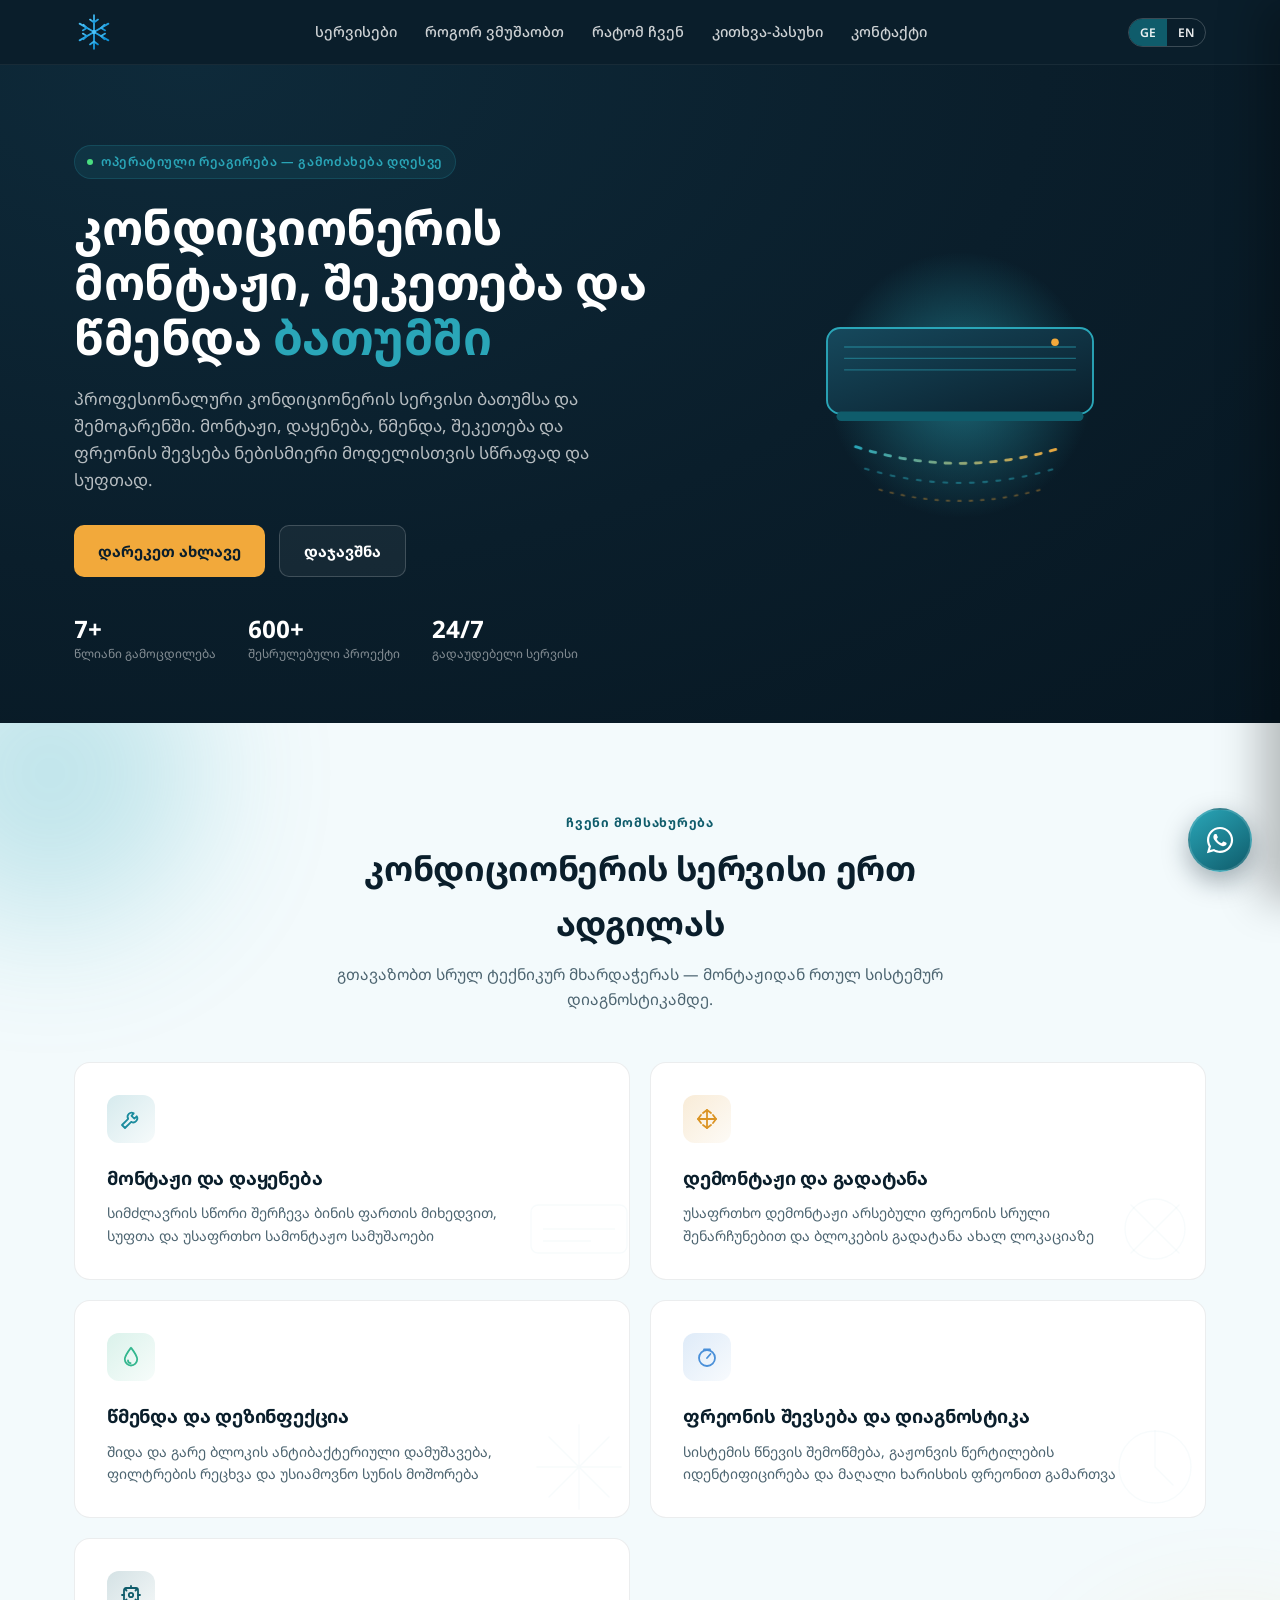
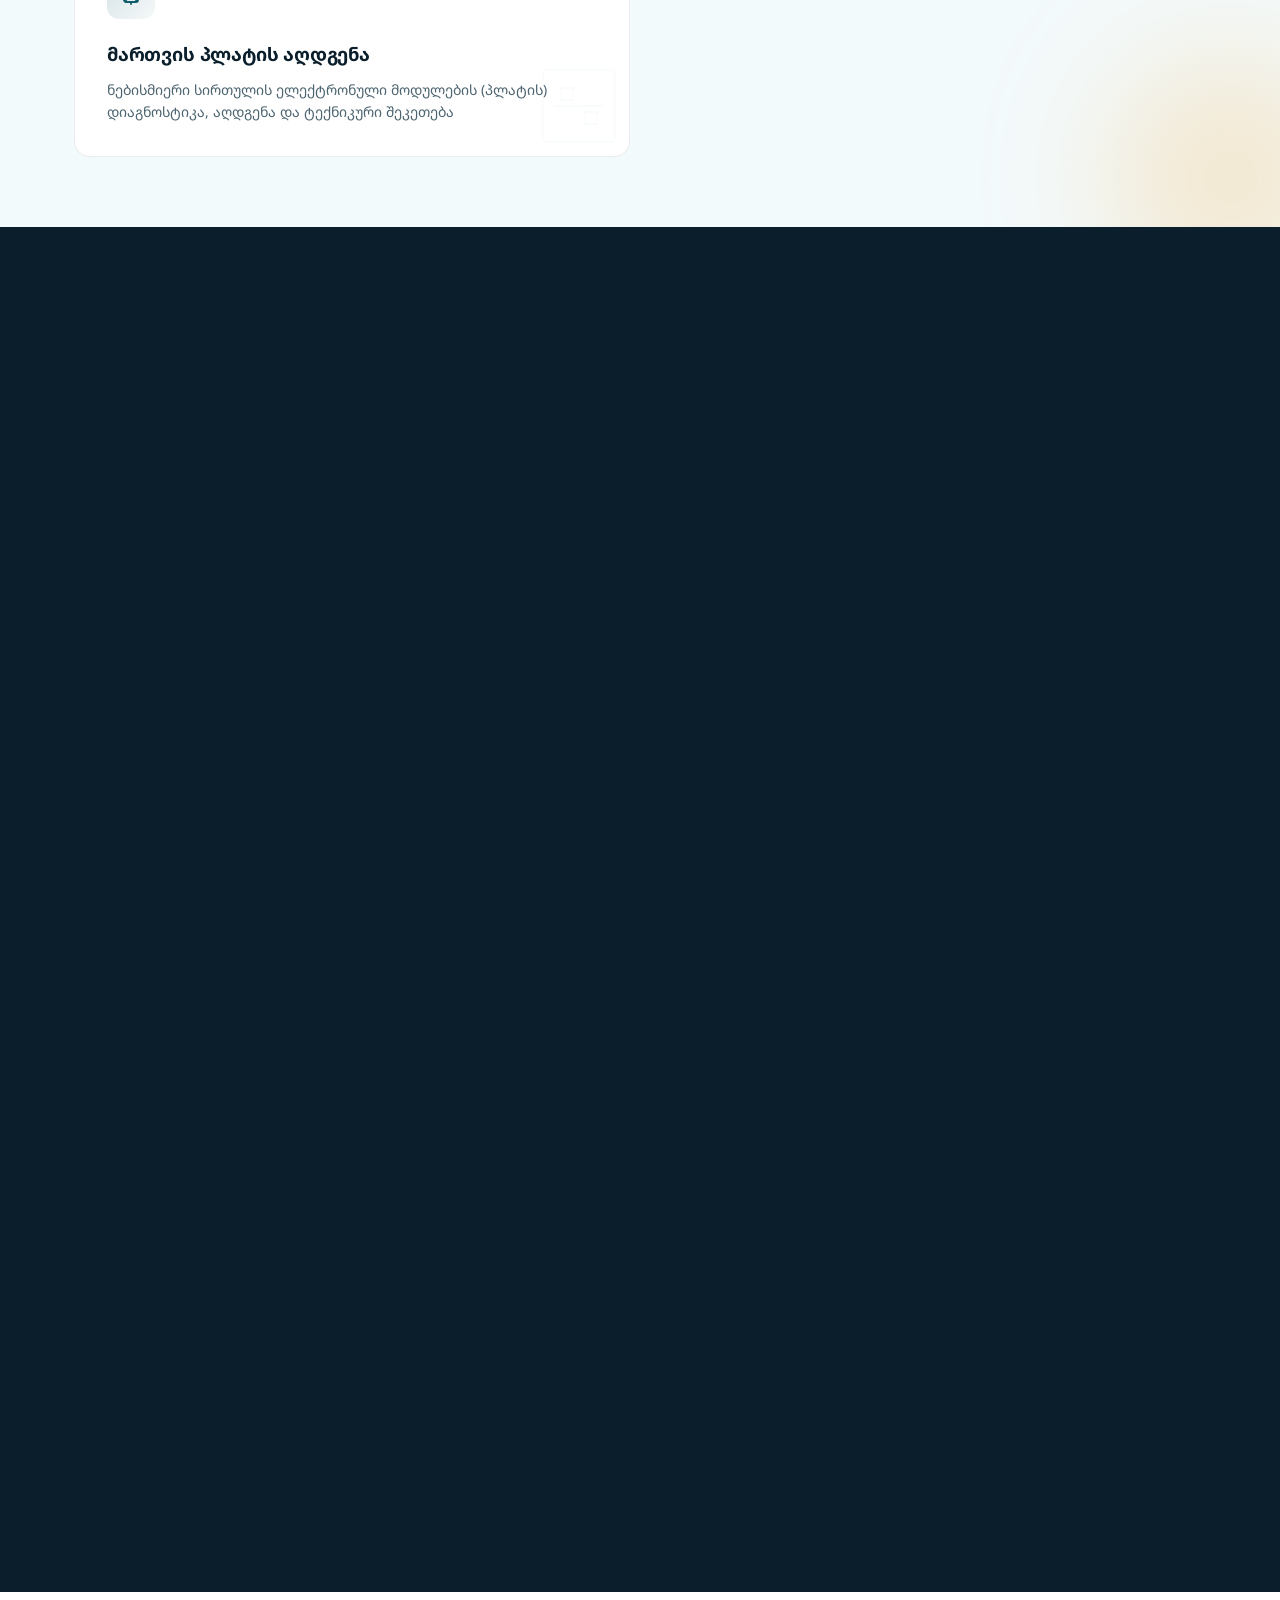
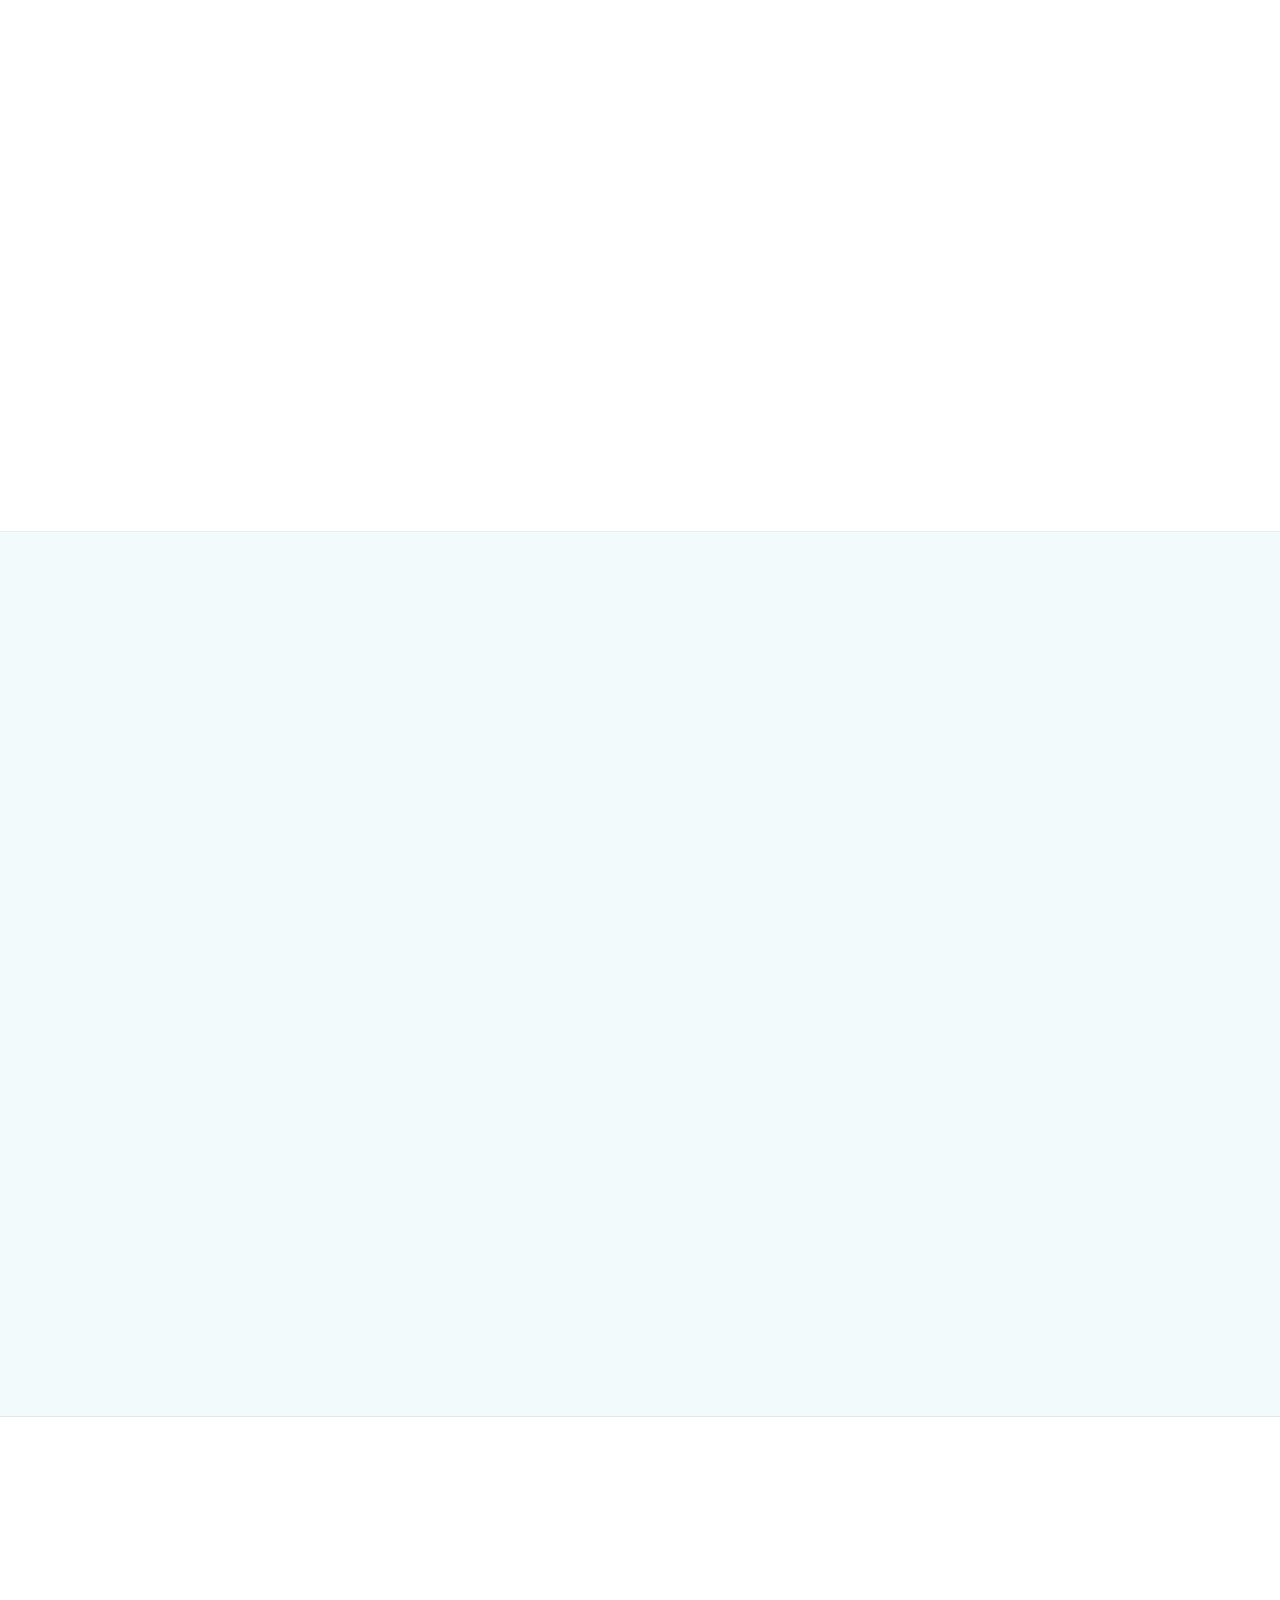
==== index.html @ e125e07c "Update index.html" ====
<!DOCTYPE html>
<html lang="ka" data-lang="ka">

<head>
  <meta charset="UTF-8">
  <meta name="viewport" content="width=device-width, initial-scale=1.0">
  <title>კონდიციონერის მონტაჟი, შეკეთება, წმენდა</title>

  <meta name="description"
    content="კონდიციონერის მონტაჟი, წმენდა, დიაგნოსტიკა და შეკეთება ბათუმში გამოცდილი სპეციალისტები, სწრაფი მომსახურება და ხელმისაწვდომი ფასები.">
  <meta name="keywords"
    content="კონდიციონერის დაყენება ბათუმი, კონდიციონერის მონტაჟი, კონდიციონერის გაწმენდა, კონდიციონერის შეკეთება გამოძახებით, ფრეონის შევსება, კონდიციონერის ხელოსანი ბათუმი, პლატის შეკეთება ბინაზე, kondicioneris montaji, kondicioneris sheketeba, kondicioneris wmenda, freonis shevseba">

  <link rel="canonical" href="https://kondicioneris-montaji.ge/">

  <link rel="alternate" hreflang="ka" href="https://kondicioneris-montaji.ge/">
  <link rel="alternate" hreflang="en" href="https://kondicioneris-montaji.ge/">
  <link rel="alternate" hreflang="x-default" href="https://kondicioneris-montaji.ge/">

  <link rel="apple-touch-icon" sizes="180x180" href="/assets/apple-touch-icon.png">
  <link rel="icon" type="image/png" sizes="32x32" href="/assets/favicon-32x32.png">
  <link rel="icon" type="image/png" sizes="16x16" href="/assets/favicon-16x16.png">
  <link rel="manifest" href="/assets/site.webmanifest">

  <meta property="og:type" content="website">
  <meta property="og:url" content="https://kondicioneris-montaji.ge/">
  <meta property="og:title" content="კონდიციონერის მონტაჟი, შეკეთება, წმენდა ბათუმი">
  <meta property="og:description"
    content="კონდიციონერის პროფესიონალური სერვისი ბათუმსა და ქობულეთში გამოძახებით მონტაჟი, წმენდა, ფრეონის შევსება და შეკეთება გარანტიით.">
  <meta property="og:image" content="https://kondicioneris-montaji.ge/assets/og-image.jpg">

  <meta name="twitter:card" content="summary_large_image">
  <meta name="twitter:url" content="https://kondicioneris-montaji.ge/">
  <meta name="twitter:title" content="კონდიციონერის მონტაჟი, შეკეთება, წმენდა ბათუმი ქობულეთი">
  <meta name="twitter:description"
    content="კონდიციონერის პროფესიონალური სერვისი ბათუმსა და ქობულეთში. გამოძახებით მონტაჟი, წმენდა, ფრეონის შევსება და შეკეთება გარანტიით.">

  <script type="application/ld+json">
{
  "@context": "https://schema.org",
  "@type": "LocalBusiness",
  "name": "კონდიციონერის მონტაჟი",
  "url": "https://kondicioneris-montaji.ge/",
  "description": "კონდიციონერის მონტაჟი, დაყენება, წმენდა, შეკეთება, ფრეონის შევსება და შეკეთება ბათუმსა და ქობულეთში",
  "telephone": "+995599003645",
  "address": {
    "@type": "PostalAddress",
    "addressLocality": "Batumi",
    "addressCountry": "GE"
  },
  "geo": {
    "@type": "GeoCoordinates",
    "latitude": "41.7151",
    "longitude": "44.8271"
  },
  "openingHoursSpecification": {
    "@type": "OpeningHoursSpecification",
    "dayOfWeek": [
      "Monday",
      "Tuesday",
      "Wednesday",
      "Thursday",
      "Friday",
      "Saturday",
      "Sunday"
    ],
    "opens": "09:00",
    "closes": "21:00"
  },
  "areaServed": ["Batumi", "Kobuleti"]
}
</script>
  <link rel="stylesheet" href="styles.min.css">
  <link rel="preconnect" href="https://fonts.googleapis.com">
  <link rel="preconnect" href="https://fonts.gstatic.com" crossorigin>

  <link href="https://fonts.googleapis.com/css2?family=Noto+Sans+Georgian:wght@400;700&display=swap" rel="stylesheet">
</head>

<body>

  <header>
    <div class="nav-wrap">
      <a href="#top" class="logo">
        <svg class="snowflake-icon" viewBox="0 0 100 100" xmlns="http://www.w3.org/2000/svg">
          <defs>
            <linearGradient id="snowflakeGrad" x1="0%" y1="0%" x2="100%" y2="100%">
              <stop offset="0%" stop-color="#4fc3f7" />
              <stop offset="100%" stop-color="#0288d1" />
            </linearGradient>
          </defs>
          <g fill="none" stroke="url(#snowflakeGrad)" stroke-width="4.5" stroke-linecap="round" stroke-linejoin="round"
            transform="translate(50,50)">
            <path d="M0 0 L0 -42 M0 0 L0 42 M0 0 L-36 -21 M0 0 L36 21 M0 0 L-36 21 M0 0 L36 -21" />
            <path d="M0 -24 L10 -31 M0 -24 L-10 -31" />
            <path d="M0 24 L10 31 M0 24 L-10 31" />
            <path d="M-18 -10 L-26 -18 M-18 -10 L-28 -4" />
            <path d="M18 -10 L26 -18 M18 -10 L28 -4" />
            <path d="M-18 10 L-26 18 M-18 10 L-28 4" />
            <path d="M18 10 L26 18 M18 10 L28 4" />
            <circle cx="0" cy="0" r="5" fill="#4fc3f7" stroke="none" />
          </g>
        </svg>
      </a>
      <nav class="main-nav">
        <a href="#services" data-i18n="nav_services">სერვისები</a>
        <a href="#process" data-i18n="nav_process">როგორ ვმუშაობთ</a>
        <a href="#why" data-i18n="nav_why">რატომ ჩვენ</a>
        <a href="#faq" data-i18n="nav_faq">კითხვა-პასუხი</a>
        <a href="#contact" data-i18n="nav_contact">კონტაქტი</a>
      </nav>
      <div class="header-actions">
        <div class="lang-toggle">
          <button type="button" class="active" data-set-lang="ka">GE</button>
          <button type="button" data-set-lang="en">EN</button>
        </div>
        <button class="burger" aria-label="Menu" aria-expanded="false" aria-controls="mobileNav"
          onclick="toggleMobileNav()">
          <span class="burger-line"></span>
          <span class="burger-line"></span>
          <span class="burger-line"></span>
        </button>
      </div>
    </div>

    <div class="mobile-nav-backdrop" id="mobileNavBackdrop" onclick="closeMobileNav()"></div>
    <nav class="mobile-nav" id="mobileNav">
      <button class="close-mobile-btn" onclick="closeMobileNav()" aria-label="Close menu">✕</button>
      <a href="#services" data-i18n="nav_services" onclick="closeMobileNav()">სერვისები</a>
      <a href="#process" data-i18n="nav_process" onclick="closeMobileNav()">როგორ ვმუშაობთ</a>
      <a href="#why" data-i18n="nav_why" onclick="closeMobileNav()">რატომ ჩვენ</a>
      <a href="#faq" data-i18n="nav_faq" onclick="closeMobileNav()">კითხვა-პასუხი</a>
      <a href="#contact" data-i18n="nav_contact" onclick="closeMobileNav()">კონტაქტი</a>
      <div class="lang-toggle mobile-lang-toggle">
        <button type="button" class="active" data-set-lang="ka">GE</button>
        <button type="button" data-set-lang="en">EN</button>
      </div>
    </nav>
  </header>

  <a href="https://wa.me/995599003645" class="whatsapp-float" target="_blank" rel="noopener" aria-label="WhatsApp">
    <svg width="30" height="30" viewBox="0 0 448 512" fill="none" class="whatsapp-icon"
      xmlns="http://www.w3.org/2000/svg">
      <path fill="currentColor"
        d="M380.9 97.1C339 55.1 283.2 32 223.9 32c-122.4 0-222 99.6-222 222 0 39.1 10.2 77.3 29.6 111L0 480l117.7-30.9c32.4 17.7 68.9 27 106.1 27h.1c122.3 0 224.1-99.6 224.1-222 0-59.3-25.2-115-67.1-157zm-157 341.6c-33.2 0-65.7-8.9-94-25.7l-6.7-4-69.8 18.3 18.6-68.1-4.4-7c-18.5-29.4-28.2-63.3-28.2-98.2 0-101.7 82.8-184.5 184.6-184.5 49.3 0 95.6 19.2 130.4 54.1 34.8 34.9 56.2 81.2 56.1 130.5 0 101.8-84.9 184.6-186.6 184.6zm101.2-138.2c-5.5-2.8-32.8-16.2-37.9-18-5.1-1.9-8.8-2.8-12.5 2.8-3.7 5.6-14.3 18-17.6 21.8-3.2 3.7-6.5 4.2-12 1.4-32.6-16.3-54-29.1-75.5-66-5.7-9.8 5.7-9.1 16.3-30.3 1.8-3.7.9-6.9-.5-9.7-1.4-2.8-12.5-30.1-17.1-41.2-4.5-10.8-9.1-9.3-12.5-9.5-3.2-.2-6.9-.2-10.6-.2-3.7 0-9.7 1.4-14.8 6.9-5.1 5.6-19.4 19-19.4 46.3 0 27.3 19.9 53.7 22.6 57.4 2.8 3.7 39.1 59.7 94.8 83.8 13.2 5.8 23.5 9.2 31.6 11.8 13.3 4.2 25.4 3.6 35 2.2 10.7-1.6 32.8-13.4 37.4-26.4 4.6-13 4.6-24.1 3.2-26.4-1.3-2.5-5-3.9-10.5-6.6z" />
    </svg>
  </a>

  <main>
    <section class="hero" id="top">
      <div class="container hero-grid">
        <div>
          <div class="eyebrow"><span class="dot"></span><span data-i18n="hero_eyebrow">ოპერატიული რეაგირება — გამოძახება
              დღესვე</span></div>
          <h1 data-i18n="hero_title">კონდიციონერის მონტაჟი, შეკეთება და წმენდა <em>ბათუმში</em></h1>
          <p class="lede" data-i18n="hero_lede">პროფესიონალური კონდიციონერის სერვისი ბათუმსა და შემოგარენში. მონტაჟი,
            დაყენება, წმენდა, შეკეთება და ფრეონის შევსება ნებისმიერი მოდელისთვის სწრაფად და სუფთად.</p>
          <div class="hero-ctas">
            <a href="tel:+995599003645" class="btn btn-primary" data-i18n="hero_cta_call">დარეკეთ ახლავე</a>
            <a href="#contact" class="btn btn-ghost" data-i18n="hero_cta_book">დაჯავშნა</a>
          </div>
          <div class="trust-row">
            <div class="trust-item"><strong>7+</strong><span data-i18n="trust_years">წლიანი გამოცდილება</span></div>
            <div class="trust-item"><strong>600+</strong><span data-i18n="trust_installs">შესრულებული პროექტი</span>
            </div>
            <div class="trust-item"><strong>24/7</strong><span data-i18n="trust_support">გადაუდებელი სერვისი</span>
            </div>
          </div>
        </div>
        <div class="hero-art" aria-hidden="true">
          <svg viewBox="0 0 400 320" xmlns="http://www.w3.org/2000/svg">
            <defs>
              <linearGradient id="unitGrad" x1="0" y1="0" x2="1" y2="1">
                <stop offset="0%" stop-color="#16495D" />
                <stop offset="100%" stop-color="#0A1E2B" />
              </linearGradient>
              <linearGradient id="waveGrad" x1="0" y1="0" x2="1" y2="0">
                <stop offset="0%" stop-color="#2AA6B8" />
                <stop offset="100%" stop-color="#F2A93B" />
              </linearGradient>
              <radialGradient id="glowGrad" cx="50%" cy="50%" r="50%">
                <stop offset="0%" stop-color="#2AA6B8" stop-opacity="0.55" />
                <stop offset="100%" stop-color="#2AA6B8" stop-opacity="0" />
              </radialGradient>
            </defs>

            <circle class="glow-pulse" cx="200" cy="140" r="140" fill="url(#glowGrad)" />

            <g class="unit-float">
              <rect x="60" y="80" width="280" height="90" rx="14" fill="url(#unitGrad)" stroke="#2AA6B8"
                stroke-width="2" />
              <g stroke="#2AA6B8" stroke-width="1.4" opacity="0.5">
                <line x1="78" y1="100" x2="322" y2="100" />
                <line x1="78" y1="112" x2="322" y2="112" />
                <line x1="78" y1="124" x2="322" y2="124" />
              </g>
              <circle cx="300" cy="95" r="4" fill="#F2A93B" class="blink-dot" />
              <g class="flap">
                <rect x="70" y="168" width="260" height="10" rx="5" fill="#0F5C6B" />
              </g>
            </g>

            <g class="air-wave w1">
              <path d="M90 205 Q 200 240 310 205" stroke="url(#waveGrad)" stroke-width="3" fill="none"
                stroke-linecap="round" stroke-dasharray="6 10" />
            </g>
            <g class="air-wave w2">
              <path d="M100 228 Q 200 258 300 228" stroke="#2AA6B8" stroke-width="2.2" fill="none" opacity="0.5"
                stroke-linecap="round" stroke-dasharray="4 10" />
            </g>
            <g class="air-wave w3">
              <path d="M115 250 Q 200 274 285 250" stroke="#F2A93B" stroke-width="1.8" fill="none" opacity="0.4"
                stroke-linecap="round" stroke-dasharray="3 9" />
            </g>
          </svg>
        </div>
      </div>
    </section>

    <section class="services" id="services">
      <div class="container">
        <div class="section-head">
          <div class="section-eyebrow" data-i18n="services_eyebrow">ჩვენი მომსახურება</div>
          <h2 data-i18n="services_title">კონდიციონერის სერვისი ერთ ადგილას</h2>
          <p data-i18n="services_sub">გთავაზობთ სრულ ტექნიკურ მხარდაჭერას — მონტაჟიდან რთულ სისტემურ დიაგნოსტიკამდე.</p>
        </div>
        <div class="service-grid">

          <div class="service-card reveal">
            <div class="service-icon"><svg width="24" height="24" viewBox="0 0 24 24" fill="none">
                <path d="M14.7 6.3a4 4 0 00-5.5 5.5L3 18l3 3 6.2-6.2a4 4 0 005.5-5.5l-2.35 2.35-2.83-2.83L14.7 6.3z"
                  stroke="currentColor" stroke-width="1.8" stroke-linecap="round" stroke-linejoin="round" />
              </svg></div>
            <h3 data-i18n="s1_title">მონტაჟი და დაყენება</h3>
            <p data-i18n="s1_desc">სიმძლავრის სწორი შერჩევა ბინის ფართის მიხედვით, სუფთა და უსაფრთხო სამონტაჟო
              სამუშაოები</p>
            <svg class="service-bg-illustration" viewBox="0 0 100 100" fill="none" stroke="currentColor"
              stroke-width="1.2">
              <rect x="10" y="30" width="80" height="40" rx="6" />
              <path d="M20 50h60M20 60h40" />
            </svg>
          </div>

          <div class="service-card reveal">
            <div class="service-icon"><svg width="24" height="24" viewBox="0 0 24 24" fill="none" stroke="currentColor"
                stroke-width="1.8" stroke-linecap="round" stroke-linejoin="round">
                <path d="M12 3v18M3 12h18" />
                <path d="M6 8L3 12l3 4M18 8l3 4-3 4M8 6l4-3 4 3M8 18l4 3 4-3" />
              </svg></div>
            <h3 data-i18n="s2_title">დემონტაჟი და გადატანა</h3>
            <p data-i18n="s2_desc">უსაფრთხო დემონტაჟი არსებული ფრეონის სრული შენარჩუნებით და ბლოკების გადატანა ახალ
              ლოკაციაზე</p>
            <svg class="service-bg-illustration" viewBox="0 0 100 100" fill="none" stroke="currentColor"
              stroke-width="1.2">
              <path d="M30 30l40 40M70 30L30 70" stroke-linecap="round" />
              <circle cx="50" cy="50" r="25" />
            </svg>
          </div>

          <div class="service-card reveal">
            <div class="service-icon"><svg width="24" height="24" viewBox="0 0 24 24" fill="none" stroke="currentColor"
                stroke-width="1.8" stroke-linecap="round" stroke-linejoin="round">
                <path d="M12 2.7c-3.2 4.2-6.2 8-6.2 11.6a6.2 6.2 0 0012.4 0c0-3.6-3-7.4-6.2-11.6z" />
                <path d="M9 15.5a2.6 2.6 0 002.6 2.6" />
              </svg></div>
            <h3 data-i18n="s4_title">წმენდა და დეზინფექცია</h3>
            <p data-i18n="s4_desc">შიდა და გარე ბლოკის ანტიბაქტერიული დამუშავება, ფილტრების რეცხვა და უსიამოვნო სუნის
              მოშორება</p>
            <svg class="service-bg-illustration" viewBox="0 0 100 100" fill="none" stroke="currentColor"
              stroke-width="1.2">
              <path d="M50 15v70M15 50h70M25 25l50 50M25 75l50-50" stroke-linecap="round" />
            </svg>
          </div>

          <div class="service-card reveal">
            <div class="service-icon"><svg width="24" height="24" viewBox="0 0 24 24" fill="none" stroke="currentColor"
                stroke-width="1.8" stroke-linecap="round" stroke-linejoin="round">
                <circle cx="12" cy="13" r="8" />
                <path d="M12 13l3.5-4" />
                <path d="M9 4.5h6" />
              </svg></div>
            <h3 data-i18n="s5_title">ფრეონის შევსება და დიაგნოსტიკა</h3>
            <p data-i18n="s5_desc">სისტემის წნევის შემოწმება, გაჟონვის წერტილების იდენტიფიცირება და მაღალი ხარისხის
              ფრეონით გამართვა</p>
            <svg class="service-bg-illustration" viewBox="0 0 100 100" fill="none" stroke="currentColor"
              stroke-width="1.2">
              <circle cx="50" cy="50" r="30" />
              <path d="M50 20v30l15 15" stroke-linecap="round" />
            </svg>
          </div>

          <div class="service-card reveal" style="grid-column: span 1;">
            <div class="service-icon"><svg width="24" height="24" viewBox="0 0 24 24" fill="none" stroke="currentColor"
                stroke-width="1.8" stroke-linecap="round" stroke-linejoin="round">
                <rect x="5" y="5" width="14" height="14" rx="2" />
                <circle cx="12" cy="12" r="2.2" />
                <path d="M12 5V3M12 21v-2M5 12H3M21 12h-2M7.5 7.5L6 6M16.5 7.5L18 6M7.5 16.5L6 18M16.5 16.5L18 18" />
              </svg></div>
            <h3 data-i18n="s6_title">მართვის პლატის აღდგენა</h3>
            <p data-i18n="s6_desc">ნებისმიერი სირთულის ელექტრონული მოდულების (პლატის) დიაგნოსტიკა, აღდგენა და ტექნიკური
              შეკეთება</p>
            <svg class="service-bg-illustration" viewBox="0 0 100 100" fill="none" stroke="currentColor"
              stroke-width="1.2">
              <rect x="20" y="20" width="60" height="60" rx="4" />
              <path d="M35 35h10v10H35zM55 55h10v10H55zM30 50h40" stroke-linecap="round" />
            </svg>
          </div>

        </div>
      </div>
    </section>

    <section class="process" id="process">
      <div class="container">
        <div class="section-head">
          <div class="section-eyebrow" data-i18n="proc_eyebrow">სამუშაო პროცესი</div>
          <h2 data-i18n="proc_title">როგორ ვმუშაობთ?</h2>
          <p data-i18n="proc_sub">მარტივი 4-ნაბიჯიანი პროცესი თქვენი კომფორტისთვის</p>
        </div>
        <div class="process-steps">
          <div class="step reveal">
            <div class="step-num">1</div>
            <h3 data-i18n="step1_t">გამოძახება</h3>
            <p data-i18n="step1_d">გიკავშირდებით ზარის ან ონლაინ ფორმის მიღებიდან მალევე</p>
          </div>
          <div class="step reveal">
            <div class="step-num">2</div>
            <h3 data-i18n="step2_t">დიაგნოსტიკა</h3>
            <p data-i18n="step2_d">ხელოსანი ადგილზე პროფესიონალურად აფასებს სამუშაოს მოცულობას და ათანხმებს ფასს</p>
          </div>
          <div class="step reveal">
            <div class="step-num">3</div>
            <h3 data-i18n="step3_t">შესრულება</h3>
            <p data-i18n="step3_d">სამუშაოები სრულდება სწრაფად და ტექნიკური სტანდარტების სრული დაცვით</p>
          </div>
          <div class="step reveal">
            <div class="step-num">4</div>
            <h3 data-i18n="step4_t">ტესტირება და ჩაბარება</h3>
            <p data-i18n="step4_d">სისტემის წნევისა და რეჟიმების გადამოწმება და გამართული აპარატის ჩაბარება</p>
          </div>
        </div>
      </div>
    </section>

    <section class="why" id="why">
      <div class="container why-grid">
        <div>
          <div class="section-eyebrow" data-i18n="why_eyebrow">უპირატესობები</div>
          <h2 style="font-size:30px; margin-bottom:24px; color:var(--navy-950);" data-i18n="why_title">რატომ ირჩევენ
            ჩვენს სერვისს?</h2>
          <div class="why-list">
            <div class="why-item reveal">
              <div class="check">✓</div>
              <div>
                <h3 data-i18n="w1_t">სერტიფიცირებული ხელოსნები</h3>
                <p data-i18n="w1_d">ჩვენს გუნდში მხოლოდ მრავალწლიანი გამოცდილების მქონე პროფესიონალები არიან</p>
              </div>
            </div>
            <div class="why-item reveal">
              <div class="check">✓</div>
              <div>
                <h3 data-i18n="w2_t">ორიგინალი ნაწილები და ფრეონი</h3>
                <p data-i18n="w2_d">სამუშაოებისას გამოიყენება მხოლოდ მაღალი ხარისხის, ქარხნული კომპონენტები და სუფთა
                  ფრეონი</p>
              </div>
            </div>
            <div class="why-item reveal">
              <div class="check">✓</div>
              <div>
                <h3 data-i18n="w3_t">სწრაფი და ზუსტი დიაგნოსტიკა</h3>
                <p data-i18n="w3_d">თანამედროვე აპარატურით მომენტალურად ვადგენთ დაზიანების მიზეზს და ვზოგავთ თქვენს დროს
                </p>
              </div>
            </div>
          </div>
        </div>
        <div>
          <div class="stat-card reveal">
            <div class="stat"><strong>98%</strong><span data-i18n="st1">კმაყოფილი მომხმარებელი</span></div>
            <div class="stat"><strong data-i18n="st2_num">სპეციალისტები</strong><span data-i18n="st2">გამოცდილი
                გუნდი</span></div>
            <div class="stat"><strong data-i18n="st3_num">30 წთ</strong><span data-i18n="st3">საშუალო რეაგირების
                დრო</span></div>
            <div class="stat"><strong data-i18n="st4_num">ევროპული</strong><span data-i18n="st4">სადიაგნოსტიკო
                ტექნიკა</span></div>
          </div>
        </div>
      </div>
    </section>

    <section class="faq" id="faq">
      <div class="container faq-max">
        <div class="section-head">
          <div class="section-eyebrow" data-i18n="faq_eyebrow">ხშირად დასმული კითხვები</div>
          <h2 data-i18n="faq_title">საინტერესო ინფორმაცია და რჩევები</h2>
          <p data-i18n="faq_sub">პასუხები პოპულარულ შეკითხვებზე კონდიციონერის მოვლასა და მონტაჟზე</p>
        </div>

        <div class="faq-item">
          <button class="faq-trigger">
            <span data-i18n="q1">რამდენ ხანში ერთხელ არის საჭირო კონდიციონერის გაწმენდა?</span>
            <span class="faq-icon">+</span>
          </button>
          <div class="faq-content">
            <p data-i18n="a1">კონდიციონერის წმენდა და ანტიბაქტერიული დეზინფექცია რეკომენდებულია წელიწადში მინიმუმ ორჯერ
              — სეზონის დაწყებამდე (გაზაფხულზე და შემოდგომაზე). ეს უზრუნველყოფს სუფთა ჰაერს და იცავს აპარატს
              გადახურებისგან</p>
          </div>
        </div>

        <div class="faq-item">
          <button class="faq-trigger">
            <span data-i18n="q2">როგორ მივხვდეთ, რომ სისტემას ფრეონის შევსება სჭირდება?</span>
            <span class="faq-icon">+</span>
          </button>
          <div class="faq-content">
            <p data-i18n="a2">ძირითადი ნიშნებია: აპარატი ვეღარ აგრილებს/ათბობს ოთახს სათანადოდ, გარე ბლოკის მილებზე
              ჩნდება ყინული, ან შიდა ბლოკიდან ისმის უჩვეულო შიშინის ხმა. ასეთ დროს საჭიროა წნევის გაზომვა და ფრეონის
              დამატება</p>
          </div>
        </div>

        <div class="faq-item">
          <button class="faq-trigger">
            <span data-i18n="q3">რა დრო სჭირდება კონდიციონერის დაყენებას?</span>
            <span class="faq-icon">+</span>
          </button>
          <div class="faq-content">
            <p data-i18n="a3">სტანდარტული კონდიციონერის მონტაჟი საშუალოდ 1-დან 1.5 საათამდე გრძელდება. დრო დამოკიდებულია
              კედლის სისქეზე, მილების სიგრძესა და გარე ბლოკის დასამაგრებელი ლოკაციის სირთულეზე</p>
          </div>
        </div>

        <div class="faq-item">
          <button class="faq-trigger">
            <span data-i18n="q4">რატომ უშვებს კონდიციონერი წყალს შიდა ბლოკიდან?</span>
            <span class="faq-icon">+</span>
          </button>
          <div class="faq-content">
            <p data-i18n="a4">ეს ძირითადად გამოწვეულია სადრენაჟო მილის გაჭედვით (მტვრის ან ჭუჭყის დაგროვების გამო) ან
              სისტემაში ფრეონის ნაკლებობით, რაც შიდა ბლოკის მოყინვას იწვევს. ასეთ დროს საჭიროა აპარატის გამორთვა და
              ხელოსნის გამოძახება მილის გასაწმენდად.</p>
          </div>
        </div>

        <div class="faq-item">
          <button class="faq-trigger">
            <span data-i18n="q5">შეიძლება თუ არა კონდიციონერის ჩართვა ზამთარში გათბობაზე?</span>
            <span class="faq-icon">+</span>
          </button>
          <div class="faq-content">
            <p data-i18n="a5">დიახ, თანამედროვე ინვერტორული კონდიციონერების უმრავლესობა ეფექტურად მუშაობს -15°C-მდე
              (ზოგიერთი მოდელი -25°C-მდეც). თუმცა, ზამთრის სეზონის დაწყებამდე აუცილებელია ფილტრების შემოწმება, რათა
              აპარატმა ზედმეტი ელექტროენერგია არ მოიხმაროს.</p>
          </div>
        </div>

        <div class="faq-item">
          <button class="faq-trigger">
            <span data-i18n="q6">რა ჯდება კონდიციონერის მონტაჟი ან წმენდა ბათუმში?</span>
            <span class="faq-icon">+</span>
          </button>
          <div class="faq-content">
            <p data-i18n="a6">სერვისის ზუსტი ღირებულება დამოკიდებულია კონდიციონერის სიმძლავრეზე (BTU) და სამუშაოს
              სირთულეზე. მაგალითად, სტანდარტული წმენდის ფასი ფიქსირებულია, ხოლო მონტაჟისას ფასზე გავლენას ახდენს
              სპილენძის მილების სიგრძე. ზუსტი ტარიფების დასადგენად დაგვიკავშირდით ნომერზე.</p>
          </div>
        </div>

      </div>
    </section>

    <section class="contact" id="contact">
      <div class="container contact-grid">
        <div class="contact-info">
          <div>
            <div class="section-eyebrow" data-i18n="c_eyebrow">კონტაქტი</div>
            <h2 style="font-size:30px; margin-bottom:12px; color:var(--navy-950);" data-i18n="c_title">მოგვწერეთ ან
              დაგვიკავშირდით</h2>
            <p style="color:var(--slate-600); font-size:15px;" data-i18n="c_sub">დატოვეთ შეტყობინება და ჩვენ უმოკლეს
              დროში დაგიკავშირდებით დეტალების დასაზუსტებლად.</p>
          </div>
          <div class="info-row">
            <div class="info-icon">📞</div>
            <div>
              <h3 data-i18n="c_p">ტელეფონის ნომერი</h3>
              <a href="tel:+995599003645">+995 599 00 36 45</a>
            </div>
          </div>
          <div class="info-row">
            <div class="info-icon">📍</div>
            <div>
              <h3 data-i18n="c_a">სამუშაო არეალი</h3>
              <p data-i18n="c_a_d">ბათუმი, ქობულეთი</p>
            </div>
          </div>
        </div>
        <div>
          <form class="contact-form" id="orderForm" onsubmit="handleFormSubmit(event)">
            <input type="hidden" name="from_name" value="კონდიციონერის სერვისი">
            <input type="checkbox" name="botcheck" class="hidden" style="display: none;">
            <div class="form-row">
              <div class="field">
                <label for="client_name" data-i18n="f_name">სახელი *</label>
                <input type="text" id="client_name" name="name" required>
              </div>

              <div class="field">
                <label for="client_phone" data-i18n="f_phone">ტელეფონის ნომერი *</label>
                <input type="tel" id="client_phone" name="phone" required placeholder="5XX XX XX XX">
              </div>
            </div>

            <div class="field">
              <label for="service_type" data-i18n="f_service">აირჩიეთ სერვისი</label>
              <select id="service_type" name="service">
                <option value="მონტაჟი / დაყენება" data-i18n="f_o1">მონტაჟი / დაყენება</option>
                <option value="დემონტაჟი / გადატანა" data-i18n="f_o1_dem">დემონტაჟი / გადატანა</option>
                <option value="წმენდა / დეზინფექცია" data-i18n="f_o2">წმენდა / დეზინფექცია</option>
                <option value="შეკეთება / დიაგნოსტიკა" data-i18n="f_o3">შეკეთება / დიაგნოსტიკა</option>
                <option value="ფრეონის დამატება" data-i18n="f_o4">ფრეონის დამატება</option>
              </select>
            </div>

            <div class="field">
              <label for="client_msg" data-i18n="f_msg">დამატებითი კომენტარი (არასავალდებულო)</label>
              <textarea id="client_msg" name="message"></textarea>
            </div>
            <button type="submit" class="btn btn-primary" style="width:100%; justify-content:center; border-radius:8px;"
              data-i18n="f_btn">
              მოთხოვნის გაგზავნა
            </button>

            <div class="form-note" data-i18n="f_note">
              კონფიდენციალურობა დაცულია. თქვენს მონაცემებს მესამე პირებს არ გადავცემთ
            </div>

            <div class="form-success" id="successMsg" data-i18n="f_success" hidden>
              ✓ მოთხოვნა წარმატებით გაიგზავნა! მალე დაგიკავშირდებით
            </div>
          </form>
        </div>
      </div>

      <div class="container">
        <div class="contact-map-card reveal">
          <div class="contact-map-head">
            <div>
              <h4 data-i18n="c_map_title">ჩვენი მდებარეობა რუკაზე</h4>
              <p data-i18n="c_map_sub">ეწვიეთ ჩვენს გვერდს Google Maps-ზე მარშრუტისა და შეფასებების სანახავად</p>
            </div>
            <div class="contact-map-actions">
              <a href="https://www.google.com/maps/dir/?api=1&destination=41.707582371260955,44.80321337607579"
                target="_blank" rel="noopener" class="btn-outline-sm" data-i18n="c_map_dir">მარშრუტი</a>
              <a href="https://www.google.com/maps?cid=10541071551651383301" target="_blank" rel="noopener"
                class="btn-outline-sm" data-i18n="c_map_reviews">შეფასებები</a>
            </div>
          </div>
          <div class="map-frame">
            <iframe
              data-src="https://www.google.com/maps/embed?pb=!1m18!1m12!1m3!1d2354.179496883865!2d44.80321337607579!3d41.707582371260955!2m3!1f0!2f0!3f0!3m2!1i1024!2i768!4f13.1!3m3!1m2!1s0x40440d89164dc6d5%3A0x924968ba2c280805!2z4YOZ4YOd4YOc4YOT4YOY4YOq4YOY4YOd4YOc4YOU4YOg4YOY4YOhIOGDruGDlOGDmuGDneGDoeGDkOGDnOGDmA!5e1!3m2!1sen!2sge!4v1783711018350!5m2!1sen!2sge"
              width="100%" height="360" style="border:0;" allowfullscreen=""
              referrerpolicy="strict-origin-when-cross-origin" title="AC Service Google Map" class="lazy-map">
            </iframe>
          </div>
        </div>
      </div>
    </section>
  </main>

  <footer>
    <div class="container footer-grid">
      <div>
        <div class="footer-logo">
          <svg width="24" height="24" viewBox="0 0 32 32" fill="none" xmlns="http://www.w3.org/2000/svg">
            <rect width="32" height="32" rx="6" fill="#1C8C9E" />
            <path d="M8 12h16M8 16h16M8 20h10" stroke="#FFFFFF" stroke-width="2.5" stroke-linecap="round" />
          </svg>
          <span>კონდიციონერის სერვისი</span>
        </div>
        <p class="footer-desc" data-i18n="f_desc">პროფესიონალური ტექნიკური მომსახურება ბათუმსა და მის შემოგარენში</p>
      </div>
      <div class="footer-col">
        <h4 data-i18n="f_c3">სამუშაო საათები</h4>
        <p style="font-size:13px; color:rgba(255,255,255,0.5);" data-i18n="f_hours">ორშაბათი - კვირა<br><strong
            style="color:var(--white)">09:00 - 21:00</strong></p>
      </div>
    </div>
    <div class="container footer-bottom">
      <div data-i18n="f_copy">© 2026 კონდიციონერის სერვისი. ყველა უფლება დაცულია.</div>
      <div style="display:flex; gap:16px;">
        <a href="#top" style="color: rgba(255, 255, 255, 0.75);" data-i18n="f_up">ზემოთ ასვლა ↑</a>
      </div>
    </div>
  </footer>

  <script src="script.min.js" defer></script>

</body>

</html>
---- styles.min.css ----
body,html{overflow-x:hidden;width:100%}.container,.nav-wrap{max-width:1180px;margin:0 auto}body,nav.main-nav a,section{position:relative}.phone-pill,body{color:var(--navy-950)}.lang-toggle button,.phone-pill{transition:transform .2s,opacity .2s}.faq-content,.faq-item,.hero,.lang-toggle,.map-frame,.service-card,.services,body.nav-locked{overflow:hidden}.eyebrow,.footer-col h4{text-transform:uppercase;letter-spacing:.05em}:root{--navy-950:#0A1E2B;--navy-900:#0E2A3A;--navy-800:#123647;--ice-050:#F3FAFC;--ice-100:#E4F4F8;--teal-500:#1C8C9E;--teal-400:#2AA6B8;--teal-700:#0F5C6B;--amber-500:#F2A93B;--amber-600:#DB9424;--mint-500:#34B78F;--sky-500:#4A90D9;--slate-600:#4C6470;--slate-400:#7C97A2;--white:#FFFFFF;--line:rgba(10, 30, 43, 0.08);--shadow:0 12px 30px rgba(10, 30, 43, 0.06);--font-display:'Space Grotesk','Noto Sans Georgian',sans-serif;--font-body:'Inter','Noto Sans Georgian',sans-serif}*{box-sizing:border-box;margin:0;padding:0}html{scroll-behavior:smooth}body{font-family:var(--font-body);background:var(--ice-050);line-height:1.6;text-rendering:optimizeLegibility}img,svg{display:block;max-width:100%}a{color:inherit;text-decoration:none}ul{list-style:none}button{font-family:inherit;cursor:pointer;border:none;background:0 0}.faq-trigger,.stat strong,.step-num,.trust-item strong,h1,h2,h3,h4{font-family:var(--font-display)}.container{padding:0 24px}h1,h2,h3,h4{letter-spacing:-.01em}header{position:sticky;top:0;z-index:100;background:#0a1e2b;backdrop-filter:none;border-bottom:1px solid rgba(255,255,255,.06);min-height:65px}.nav-wrap{display:flex;align-items:center;justify-content:space-between;padding:12px 24px;gap:20px}.header-actions,.logo{align-items:center;display:flex}.eyebrow,.hero h1{margin-bottom:20px}.logo{gap:10px}.snowflake-icon{width:40px;height:40px}nav.main-nav{display:flex;gap:28px}nav.main-nav a{color:rgba(255,255,255,.8);font-size:14.5px;font-weight:500;padding:6px 0;transition:transform .2s}nav.main-nav a::after{content:"";position:absolute;left:0;bottom:-2px;width:100%;height:2px;background:var(--amber-500);transform:scaleX(0);transform-origin:left;transition:transform .2s}nav.main-nav a:hover{transform:translateY(-1px)}.service-card:hover::before,nav.main-nav a:hover::after{transform:scaleX(1)}.header-actions{gap:14px}.lang-toggle{display:flex;border:1px solid rgba(255,255,255,.2);border-radius:999px}.lang-toggle button{padding:5px 11px;font-size:12px;font-weight:600;color:rgba(255,255,255,.92)}.lang-toggle button:hover,.mobile-lang-toggle button:hover{transform:scale(1.05);opacity:.9}.lang-toggle button.active{background:var(--teal-700)}.phone-pill{display:flex;align-items:center;gap:8px;background:var(--amber-500);padding:8px 16px;border-radius:999px;font-weight:700;font-size:14px;white-space:nowrap;will-change:transform}.air-wave,.whatsapp-float{will-change:transform,opacity}.phone-pill:hover{transform:translateY(-2px) scale(1.03);opacity:.95}.burger{display:none;flex-direction:column;align-items:center;justify-content:center;gap:5px;width:36px;height:36px;flex-shrink:0;border-radius:8px;transition:transform .2s}.burger:hover{transform:scale(1.08)}.burger-line{width:20px;height:2px;background:var(--white);border-radius:2px;transition:transform .3s,opacity .3s}.burger.active .burger-line:first-child{transform:translateY(7px) rotate(45deg)}.burger.active .burger-line:nth-child(2){opacity:0}.burger.active .burger-line:nth-child(3){transform:translateY(-7px) rotate(-45deg)}.mobile-nav-backdrop{display:none;position:fixed;inset:0;z-index:150;background:rgba(10,30,43,.5);backdrop-filter:blur(2px);opacity:0;transition:opacity .3s}.mobile-nav-backdrop.open{display:block;opacity:1}.mobile-nav{display:flex;flex-direction:column;position:fixed;top:0;right:0;height:100vh;width:min(78vw,320px);z-index:160;background:var(--navy-950);border-left:1px solid rgba(255,255,255,.08);padding:88px 28px 32px;gap:6px;transform:translateX(100%);transition:transform .35s cubic-bezier(.16, 1, .3, 1);box-shadow:-20px 0 40px rgba(0,0,0,.25)}.close-mobile-btn,.mobile-lang-toggle button,.mobile-nav a{transition:transform .2s,opacity .2s}.mobile-nav.open{transform:translateX(0)}.mobile-nav a{color:rgba(255,255,255,.85);font-size:16.5px;font-weight:600;padding:14px 4px;border-bottom:1px solid rgba(255,255,255,.07)}.mobile-nav a:hover{transform:translateX(6px);opacity:.85}.mobile-nav-phone{margin-top:20px;text-align:center;background:var(--amber-500);color:var(--navy-950)!important;border:none!important;border-radius:10px;padding:14px!important;font-weight:700}.close-mobile-btn{position:absolute;top:20px;right:24px;background:0 0;border:none;color:var(--white);font-size:28px;cursor:pointer;padding:4px;line-height:1;z-index:170}.close-mobile-btn:hover{transform:rotate(90deg) scale(1.1);opacity:.8}.mobile-lang-toggle{display:flex!important;margin-top:30px;align-self:center;border:1px solid rgba(255,255,255,.2)}.mobile-lang-toggle button{padding:8px 16px;font-size:14px;font-weight:600;color:#fff!important}.mobile-lang-toggle button.active{background:var(--teal-700)!important}.whatsapp-float{position:fixed;bottom:28px;right:28px;z-index:200;width:64px;height:64px;border-radius:50%;background:linear-gradient(145deg,var(--teal-400),var(--teal-700));border:2px solid rgba(255,255,255,.15);color:var(--white);display:flex;align-items:center;justify-content:center;box-shadow:0 10px 26px rgba(10,30,43,.35);transition:transform .3s,opacity .35s;opacity:0;transform:translateY(18px) scale(.75);pointer-events:none}.hero,.hero-art,.services{position:relative}.contact-form,.contact-map-card,.faq-item.active{box-shadow:var(--shadow)}.whatsapp-float.visible{opacity:1;transform:translateY(0) scale(1);pointer-events:auto;animation:3.2s ease-in-out infinite wa-float-bob}.whatsapp-float::before{content:"";position:absolute;inset:0;border-radius:50%;border:2px solid var(--teal-400);background:0 0;opacity:0;pointer-events:none;z-index:-1}.whatsapp-float.visible::before{animation:2.4s ease-out infinite wa-pulse-ring}.whatsapp-float:hover{transform:translateY(-4px) scale(1.08);animation-play-state:paused}@keyframes wa-float-bob{0%,100%{transform:translateY(0) scale(1)}50%{transform:translateY(-8px) scale(1)}}@keyframes wa-pulse-ring{0%{transform:scale(1);opacity:.55}100%{transform:scale(1.7);opacity:0}}.whatsapp-float.is-scrolling{animation:.5s wa-scroll-pop}@keyframes wa-scroll-pop{0%{transform:scale(1)}35%{transform:scale(1.14) rotate(-6deg)}60%{transform:scale(.95) rotate(3deg)}100%{transform:scale(1) rotate(0)}}.hero{background:radial-gradient(120% 140% at 15% 0,var(--navy-900) 0,var(--navy-950) 55%,#071722 100%);color:var(--white);padding:80px 0 60px}.eyebrow,.hero h1 em{color:var(--teal-400)}.hero-grid{display:grid;grid-template-columns:1.1fr 0.9fr;gap:40px;align-items:center}.eyebrow{display:inline-flex;align-items:center;gap:8px;font-size:12.5px;font-weight:600;background:rgba(42,166,184,.1);padding:6px 12px;border-radius:999px;border:1px solid rgba(42,166,184,.2)}.btn,.hero h1,.step-num{font-weight:700}.eyebrow .dot{width:6px;height:6px;border-radius:50%;background:#4ade80;animation:2s infinite pulse}@keyframes pulse{0%,100%{opacity:1}50%{opacity:.4}}.hero h1{font-size:clamp(30px, 4.2vw, 48px);line-height:1.15}.hero h1 em{font-style:normal}.hero p.lede{font-size:17px;color:rgba(255,255,255,.7);max-width:520px;margin-bottom:32px}.hero-ctas{display:flex;gap:14px;flex-wrap:wrap;margin-bottom:38px}.btn{display:inline-flex;align-items:center;gap:10px;padding:13px 24px;border-radius:10px;font-size:15px;transition:background-color .2s,transform .2s,color .2s,border-color .2s}.btn-primary{background:var(--amber-500);color:var(--navy-950)}.btn-primary:hover{background:var(--amber-600);transform:translateY(-2px)}.btn-ghost{background:rgba(255,255,255,.05);color:var(--white);border:1px solid rgba(255,255,255,.18)}.btn-ghost:hover{background:rgba(255,255,255,.1);transform:translateY(-2px)}.trust-row{display:flex;gap:32px;flex-wrap:wrap}.trust-item{display:flex;flex-direction:column}.trust-item strong{font-size:24px;color:var(--white);line-height:1.2}.trust-item span{font-size:12px;color:rgba(255,255,255,.5)}.hero-art{display:flex;align-items:center;justify-content:center}.hero-art svg{width:100%;max-width:380px;overflow:visible;aspect-ratio:400/320;height:auto}.glow-pulse{animation:3.6s ease-in-out infinite glow-pulse;transform-origin:200px 140px}@keyframes glow-pulse{0%,100%{opacity:.35;transform:scale(1)}50%{opacity:.65;transform:scale(1.1)}}.unit-float{animation:5s ease-in-out infinite unit-float;transform-origin:200px 125px}@keyframes unit-float{0%,100%{transform:translateY(0)}50%{transform:translateY(-6px)}}.blink-dot{animation:1.6s infinite pulse}.flap{animation:3.2s ease-in-out infinite flap-swing;transform-origin:200px 168px}@keyframes flap-swing{0%,100%{transform:rotate(0)}50%{transform:rotate(6deg)}}.air-wave{transform-origin:center;animation:4s ease-in-out infinite drift}@keyframes drift{0%,100%{transform:translateX(0) scaleX(1);opacity:.85}50%{transform:translateX(8px) scaleX(1.02);opacity:.45}}.section-head{max-width:640px;margin:0 auto 50px;text-align:center}.section-eyebrow{font-size:12.5px;font-weight:700;letter-spacing:.06em;text-transform:uppercase;color:var(--teal-700);margin-bottom:8px}.section-head h2{font-size:clamp(24px, 2.8vw, 34px);color:var(--navy-950);margin-bottom:12px}.footer-col ul li,.service-card h3{margin-bottom:10px}.section-head p{color:var(--slate-600);font-size:15.5px}.services{padding:90px 0 70px;background:var(--ice-050)}.services::after,.services::before{content:"";position:absolute;border-radius:50%;filter:blur(70px);opacity:.25;z-index:0;pointer-events:none}.service-card,.stat-card{border:1px solid var(--line)}.service-card,.services .container{position:relative;z-index:1}.services::before{width:300px;height:300px;background:var(--teal-400);top:-100px;left:-100px;animation:11s ease-in-out infinite blob-float}.services::after{width:240px;height:240px;background:var(--amber-500);bottom:-70px;right:-70px;animation:13s ease-in-out infinite reverse blob-float}@keyframes blob-float{0%,100%{transform:translate(0,0) scale(1)}50%{transform:translate(30px,20px) scale(1.08)}}.service-grid{display:grid;grid-template-columns:repeat(2,1fr);gap:20px}.service-card{background:var(--white);border-radius:16px;padding:32px;transition:transform .3s cubic-bezier(.16, 1, .3, 1),border-color .3s}.service-card:hover{will-change:transform;transform:translateY(-6px);border-color:rgba(28,140,158,.15)}.service-card::before{content:"";position:absolute;top:0;left:0;height:3px;width:100%;background:linear-gradient(90deg,var(--card-accent,var(--teal-500)),var(--amber-500));transform:scaleX(0);transform-origin:left;transition:transform .45s}.service-bg-illustration{position:absolute;bottom:-10px;right:-10px;width:120px;height:120px;color:rgba(28,140,158,.03);z-index:-1;pointer-events:none;transition:transform .3s,color .3s}.service-icon,.step-num{width:48px;height:48px;align-items:center}.service-card p,.step-num{position:relative;z-index:2}.service-card:hover .service-bg-illustration{transform:scale(1.1) rotate(-5deg);color:rgba(28,140,158,.07)}.service-icon{border-radius:12px;background:linear-gradient(135deg,color-mix(in srgb,var(--card-accent,var(--teal-500)) 18%,transparent),color-mix(in srgb,var(--card-accent,var(--teal-500)) 4%,transparent));display:flex;justify-content:center;margin-bottom:20px;color:var(--card-accent,var(--teal-500))}.service-card:first-child{--card-accent:var(--teal-500)}.service-card:nth-child(2){--card-accent:var(--amber-600)}.service-card:nth-child(3){--card-accent:var(--mint-500)}.service-card:nth-child(4){--card-accent:var(--sky-500)}.service-card:nth-child(5){--card-accent:var(--teal-700)}.service-card h3{font-size:18.5px;color:var(--navy-950)}.service-card p{font-size:14px;color:var(--slate-600);max-width:90%}.reveal{opacity:0;transform:translateY(24px);transition:opacity .6s,transform .6s}.reveal.visible{opacity:1;transform:translateY(0)}.process{background:var(--navy-950);color:var(--white);padding:90px 0;contain-intrinsic-size:auto 700px}.footer-col ul a:hover,.process .section-eyebrow,.step-num{color:var(--teal-400)}.process .section-head h2,.step h3,.why-item .check{color:var(--white)}.process .section-head p,footer{color:rgba(255,255,255,.6)}.process-steps{display:grid;grid-template-columns:repeat(4,1fr);gap:20px;position:relative}.stat-card,.why-grid{grid-template-columns:1fr 1fr}.process-steps::before{content:"";position:absolute;top:24px;left:12%;right:12%;height:1px;background:linear-gradient(90deg,transparent,rgba(42,166,184,.3),rgba(42,166,184,.3),transparent)}.step{position:relative;padding:0 10px;text-align:center}.step-num{border-radius:50%;background:var(--navy-900);border:2px solid var(--teal-400);font-size:16px;display:flex;justify-content:center;margin:0 auto 16px;transition:transform .3s,background-color .3s}.faq,.why{border-bottom:1px solid var(--line)}.step:hover .step-num{transform:translateY(-3px) scale(1.06);background-color:var(--teal-700)}.step h3{font-size:16px;margin-bottom:8px}.step p{font-size:13px;color:rgba(255,255,255,.5);line-height:1.5}.faq-trigger,.why-item h4{font-size:16px;color:var(--navy-950)}.why{padding:90px 0;background:var(--white);contain-intrinsic-size:auto 600px}.faq,.stat-card{background:var(--ice-050)}.why-grid{display:grid;gap:50px;align-items:center}.why-list{display:flex;flex-direction:column;gap:20px}.info-row,.why-item{display:flex;gap:16px;align-items:flex-start}.why-item .check{width:26px;height:26px;border-radius:6px;background:var(--teal-500);flex-shrink:0;display:flex;align-items:center;justify-content:center;font-size:13px;margin-top:2px;transition:transform .3s cubic-bezier(.34, 1.56, .64, 1),background-color .3s,color .3s}.why-item:hover .check{transform:scale(1.15) rotate(-6deg);background-color:var(--amber-500);color:var(--navy-950)}.why-item h4{margin-bottom:4px}.why-item p{font-size:13.5px;color:var(--slate-600)}.stat-card{border-radius:18px;padding:32px;display:grid;gap:24px}.contact-form,.faq-item{border:1px solid var(--line)}.stat strong{transition:color .3s;font-size:32px;color:var(--teal-700);display:block;line-height:1.2}.stat span{font-size:12.5px;color:var(--slate-600)}.faq{padding:90px 0;contain-intrinsic-size:auto 900px}.contact,.faq-item{background:var(--white)}.faq-max{max-width:850px;margin:0 auto}.faq-item{border-radius:12px;margin-bottom:14px;transition:border-color .3s,box-shadow .3s}.field,.form-row{margin-bottom:16px}.faq-trigger{width:100%;text-align:left;padding:20px 24px;display:flex;justify-content:space-between;align-items:center;font-weight:600;gap:16px}.faq-icon{font-size:18px;color:var(--teal-500);transition:transform .3s}.faq-content{max-height:0;transition:max-height .3s;padding:0 24px}.faq-content p{padding-bottom:20px;font-size:14.5px;color:var(--slate-600);line-height:1.6}.faq-item.active{border-color:var(--teal-400)}.faq-item.active .faq-icon{transform:rotate(45deg)}.faq-item.active .faq-content{max-height:300px;opacity:1;transform:scaleY(1)}.contact{padding:90px 0;contain-intrinsic-size:auto 1100px}.info-icon,footer{background:var(--navy-950)}.contact-grid{display:grid;grid-template-columns:0.9fr 1.1fr;gap:50px;align-items:start}.contact-info{display:flex;flex-direction:column;gap:24px}.info-icon{width:44px;height:44px;border-radius:10px;color:var(--teal-400);display:flex;align-items:center;justify-content:center;flex-shrink:0}.info-row h4{font-size:15px;margin-bottom:2px;color:var(--navy-950)}.info-row a,.info-row p{font-size:14px;color:var(--slate-600)}.contact-form{background:var(--white);border-radius:18px;padding:36px}.form-row{display:grid;grid-template-columns:1fr 1fr;gap:16px}.field{display:flex;flex-direction:column;gap:6px}.field label{font-size:13px;font-weight:600;color:var(--navy-950)}.field input,.field select,.field textarea{padding:12px;border:1px solid var(--line);border-radius:8px;font-family:inherit;font-size:14px;background:var(--ice-050);color:var(--navy-950);transition:border-color .2s,background-color .2s}.field input:focus,.field select:focus,.field textarea:focus{border-color:var(--teal-500);outline:0;background-color:var(--white)}.field textarea{resize:vertical;min-height:100px}.form-note{font-size:12px;color:var(--slate-600);margin-top:12px;text-align:center}.form-success{background:#eaf9ef;border:1px solid #a9e4bb;color:#1e7a3e;padding:12px 16px;border-radius:8px;font-size:13.5px;margin-top:14px;text-align:center}.contact-map-card{margin-top:50px;background:var(--white);border:1px solid var(--line);border-radius:18px;padding:28px}.contact-map-head{display:flex;justify-content:space-between;align-items:flex-start;gap:20px;margin-bottom:20px;flex-wrap:wrap}.contact-map-head h4{font-size:17px;color:var(--navy-950);margin-bottom:4px}.contact-map-head p{font-size:13.5px;color:var(--slate-600);max-width:420px}.contact-map-actions{display:flex;gap:10px;flex-shrink:0}.btn-outline-sm{padding:9px 16px;border-radius:8px;font-size:13px;font-weight:700;border:1.5px solid var(--line);color:var(--navy-950);white-space:nowrap;transition:border-color .2s,color .2s,background-color .2s}.btn-outline-sm:hover{border-color:var(--teal-500);color:var(--teal-700);background-color:rgba(28,140,158,.06)}.map-frame{border-radius:12px;line-height:0}.map-frame iframe{display:block;width:100%;height:360px}footer{padding:60px 0 30px;contain-intrinsic-size:auto 320px}.footer-grid{display:grid;grid-template-columns:2fr 1fr;gap:40px;margin-bottom:40px;align-items:start}.footer-col h4{color:var(--white);font-size:14px;margin-bottom:20px}.footer-col ul a{font-size:13.5px;color:rgba(255,255,255,.65);transition:color .2s}.footer-logo{display:flex;align-items:center;gap:8px;margin-bottom:16px}.footer-logo span{font-family:var(--font-display);font-weight:700;font-size:20px;color:var(--white)}.footer-desc{font-size:13.5px;max-width:280px;line-height:1.6;color:rgba(255,255,255,.5)}.footer-bottom{border-top:1px solid rgba(255,255,255,.08);padding-top:24px;display:flex;justify-content:space-between;flex-wrap:wrap;gap:16px;font-size:13px}@media (max-width:960px){.process-steps::before,nav.main-nav{display:none}.burger{display:flex}.contact-grid,.footer-grid,.hero-grid,.why-grid{grid-template-columns:1fr}.process-steps,.service-grid{grid-template-columns:repeat(2,1fr)}.hero-art{order:-1;max-width:240px;margin:0 auto 10px}.process-steps{row-gap:32px}}@media (max-width:768px){.container{padding:0 18px}.nav-wrap{padding:10px 16px;gap:10px}.logo{font-size:17px}.logo-mark{width:24px;height:24px}.btn,.contact-map-actions{width:100%}.header-actions{gap:8px}.lang-toggle{display:none}.hero{padding:48px 0 40px}.hero h1{font-size:clamp(26px, 7vw, 34px)}.hero p.lede{font-size:15.5px}.contact-map-head,.hero-ctas{flex-direction:column;align-items:stretch}.btn{justify-content:center}.trust-row{gap:20px;justify-content:space-between}.trust-item strong{font-size:20px}.contact,.faq,.process,.services,.why{padding:56px 0}.btn-outline-sm{flex:1;text-align:center}.map-frame iframe{height:240px}.contact-map-card{padding:20px}.section-head{margin-bottom:36px}.form-row,.service-grid{grid-template-columns:1fr}.service-card{padding:26px}.contact-form,.stat-card{padding:24px}.step-num{width:40px;height:40px;font-size:14px}.stat-card{grid-template-columns:1fr 1fr;gap:20px}.footer-grid{grid-template-columns:1fr;gap:32px;text-align:center}.footer-logo{justify-content:center}.footer-desc{max-width:100%;margin:0 auto}.footer-col ul{display:inline-block;text-align:left}.footer-bottom{flex-direction:column;text-align:center}.whatsapp-float{width:58px;height:58px;bottom:18px;right:18px}header{backdrop-filter:none;-webkit-backdrop-filter:none}}@media (max-width:560px){.form-row,.process-steps,.stat-card{grid-template-columns:1fr}.stat-card{text-align:center}.phone-pill{display:none}}@media (max-width:400px){.container{padding:0 14px}.hero h1{font-size:24px}.trust-row{gap:14px}.trust-item strong{font-size:18px}.map-frame iframe{height:200px}.contact-map-actions{flex-direction:column}.mobile-nav{width:100vw}.faq-trigger{padding:16px 18px;font-size:14.5px}.section-head h2{font-size:22px}}.contact,.faq,.process,.why,footer{content-visibility:auto}@media (prefers-reduced-motion:reduce){.air-wave,.blink-dot,.eyebrow .dot,.flap,.glow-pulse,.services::after,.services::before,.unit-float,.whatsapp-float.is-scrolling,.whatsapp-float.visible{animation:none!important}*{transition-duration:0s!important}}
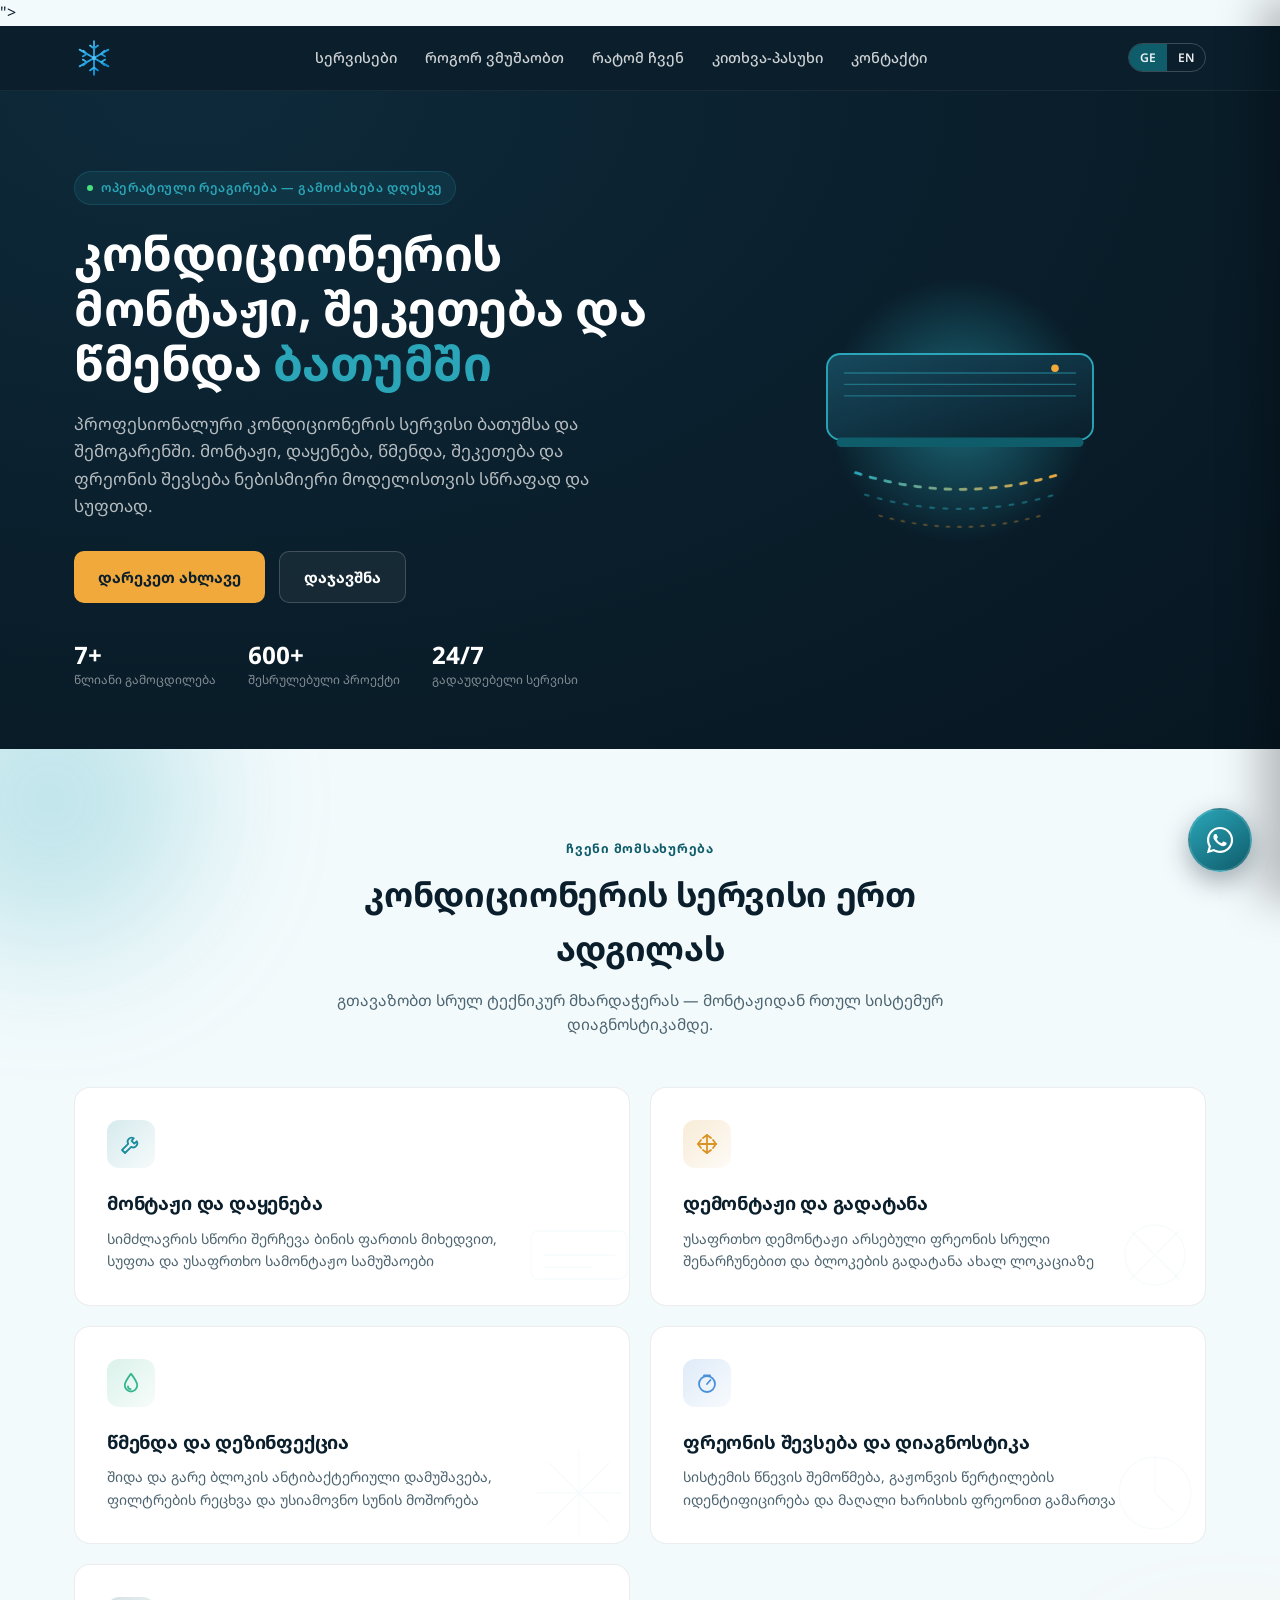
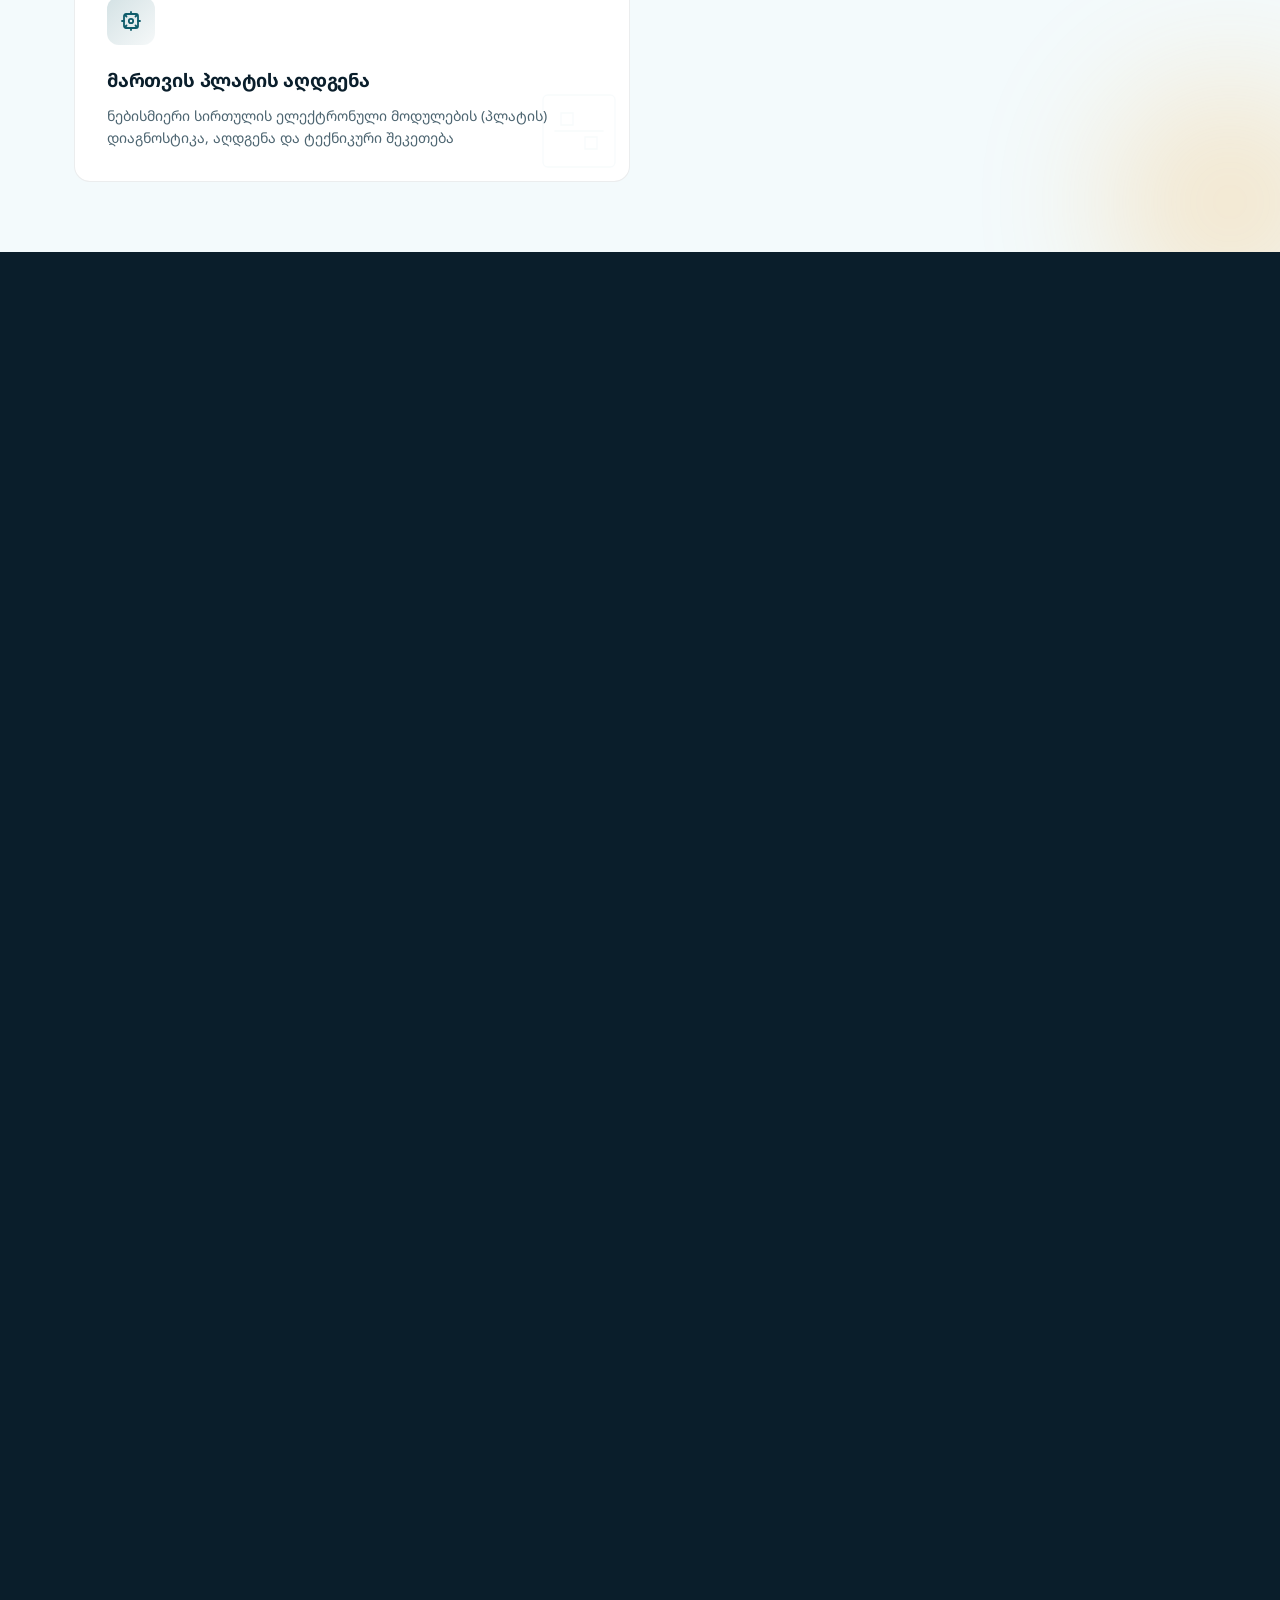
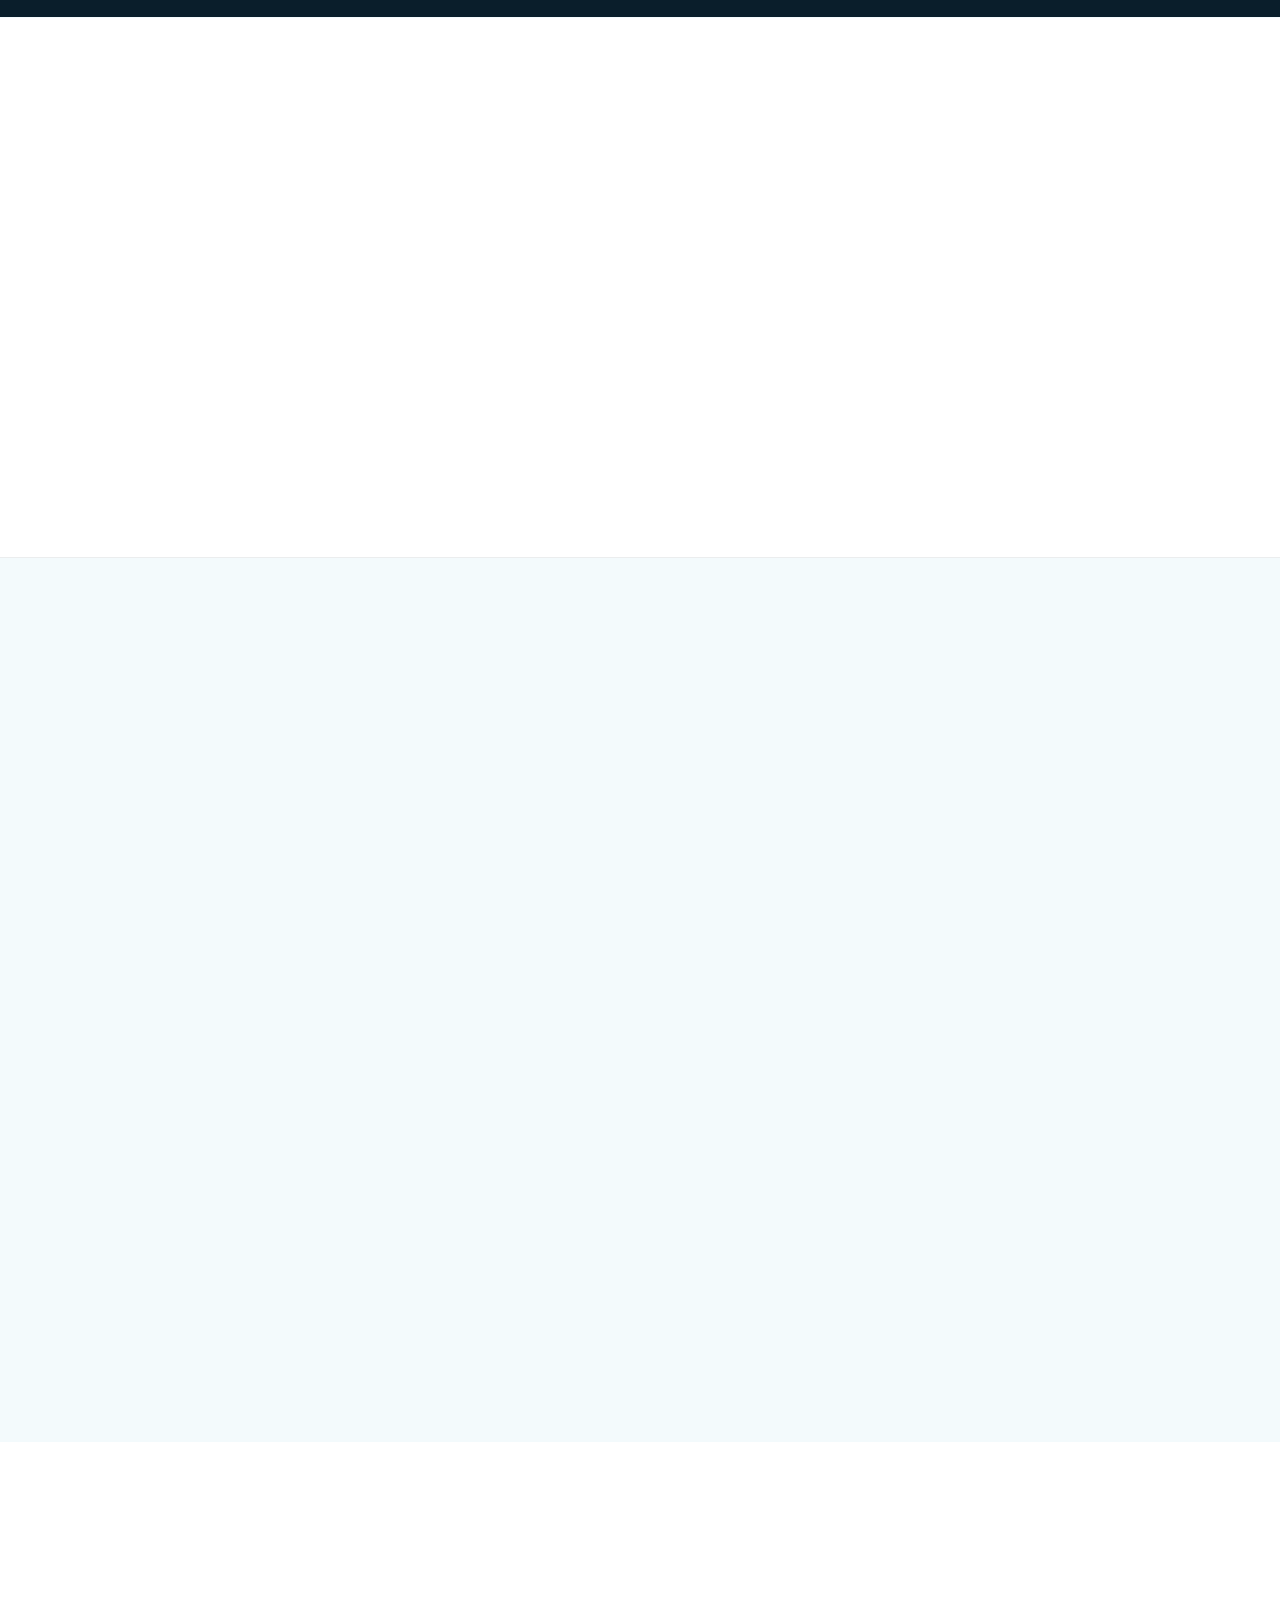
==== commit 7b4f33cd: "Update index.html" ====
--- a/index.html
+++ b/index.html
@@ -4,10 +4,10 @@
 <head>
   <meta charset="UTF-8">
   <meta name="viewport" content="width=device-width, initial-scale=1.0">
-  <title>კონდიციონერის მონტაჟი, შეკეთება, წმენდა</title>
+  <title>კონდიციონერის მონტაჟი, შეკეთება და წმენდა ბათუმში</title>
 
   <meta name="description"
-    content="კონდიციონერის მონტაჟი, წმენდა, დიაგნოსტიკა და შეკეთება ბათუმში გამოცდილი სპეციალისტები, სწრაფი მომსახურება და ხელმისაწვდომი ფასები.">
+    content="კონდიციონერის მონტაჟი, წმენდა და შეკეთება ბათუმსა და ქობულეთში. გამოძახებით. ტელ: +995 599 00 36 45 (WhatsApp)">
   <meta name="keywords"
     content="კონდიციონერის დაყენება ბათუმი, კონდიციონერის მონტაჟი, კონდიციონერის გაწმენდა, კონდიციონერის შეკეთება გამოძახებით, ფრეონის შევსება, კონდიციონერის ხელოსანი ბათუმი, პლატის შეკეთება ბინაზე, kondicioneris montaji, kondicioneris sheketeba, kondicioneris wmenda, freonis shevseba">
 
@@ -24,7 +24,7 @@
 
   <meta property="og:type" content="website">
   <meta property="og:url" content="https://kondicioneris-montaji.ge/">
-  <meta property="og:title" content="კონდიციონერის მონტაჟი, შეკეთება, წმენდა ბათუმი">
+  <meta property="og:title" content="<meta property="og:title" content="კონდიციონერის მონტაჟი, შეკეთება და წმენდა ბათუმში">">
   <meta property="og:description"
     content="კონდიციონერის პროფესიონალური სერვისი ბათუმსა და ქობულეთში გამოძახებით მონტაჟი, წმენდა, ფრეონის შევსება და შეკეთება გარანტიით.">
   <meta property="og:image" content="https://kondicioneris-montaji.ge/assets/og-image.jpg">
@@ -39,7 +39,7 @@
 {
   "@context": "https://schema.org",
   "@type": "LocalBusiness",
-  "name": "კონდიციონერის მონტაჟი",
+  "name": "კონდიციონერის მონტაჟი ბათუმსა და შემოგარენში",
   "url": "https://kondicioneris-montaji.ge/",
   "description": "კონდიციონერის მონტაჟი, დაყენება, წმენდა, შეკეთება, ფრეონის შევსება და შეკეთება ბათუმსა და ქობულეთში",
   "telephone": "+995599003645",
@@ -50,8 +50,8 @@
   },
   "geo": {
     "@type": "GeoCoordinates",
-    "latitude": "41.7151",
-    "longitude": "44.8271"
+    "latitude": "41.6168",
+    "longitude": "41.6367"
   },
   "openingHoursSpecification": {
     "@type": "OpeningHoursSpecification",
@@ -219,7 +219,7 @@
 
     <section class="services" id="services">
       <div class="container">
-        <div class="section-head">
+        <div class="section-head" data-nosnippet>
           <div class="section-eyebrow" data-i18n="services_eyebrow">ჩვენი მომსახურება</div>
           <h2 data-i18n="services_title">კონდიციონერის სერვისი ერთ ადგილას</h2>
           <p data-i18n="services_sub">გთავაზობთ სრულ ტექნიკურ მხარდაჭერას — მონტაჟიდან რთულ სისტემურ დიაგნოსტიკამდე.</p>
@@ -488,6 +488,15 @@
             </div>
           </div>
           <div class="info-row">
+            <div class="info-icon">💬</div>
+            <div>
+              <h3 data-i18n="c_w">WhatsApp</h3>
+              <a href="https://wa.me/995599003645" target="_blank" rel="noopener" data-i18n="c_w_link">
+                მოგვწერეთ WhatsApp-ზე
+              </a>
+            </div>
+          </div>
+          <div class="info-row">
             <div class="info-icon">📍</div>
             <div>
               <h3 data-i18n="c_a">სამუშაო არეალი</h3>
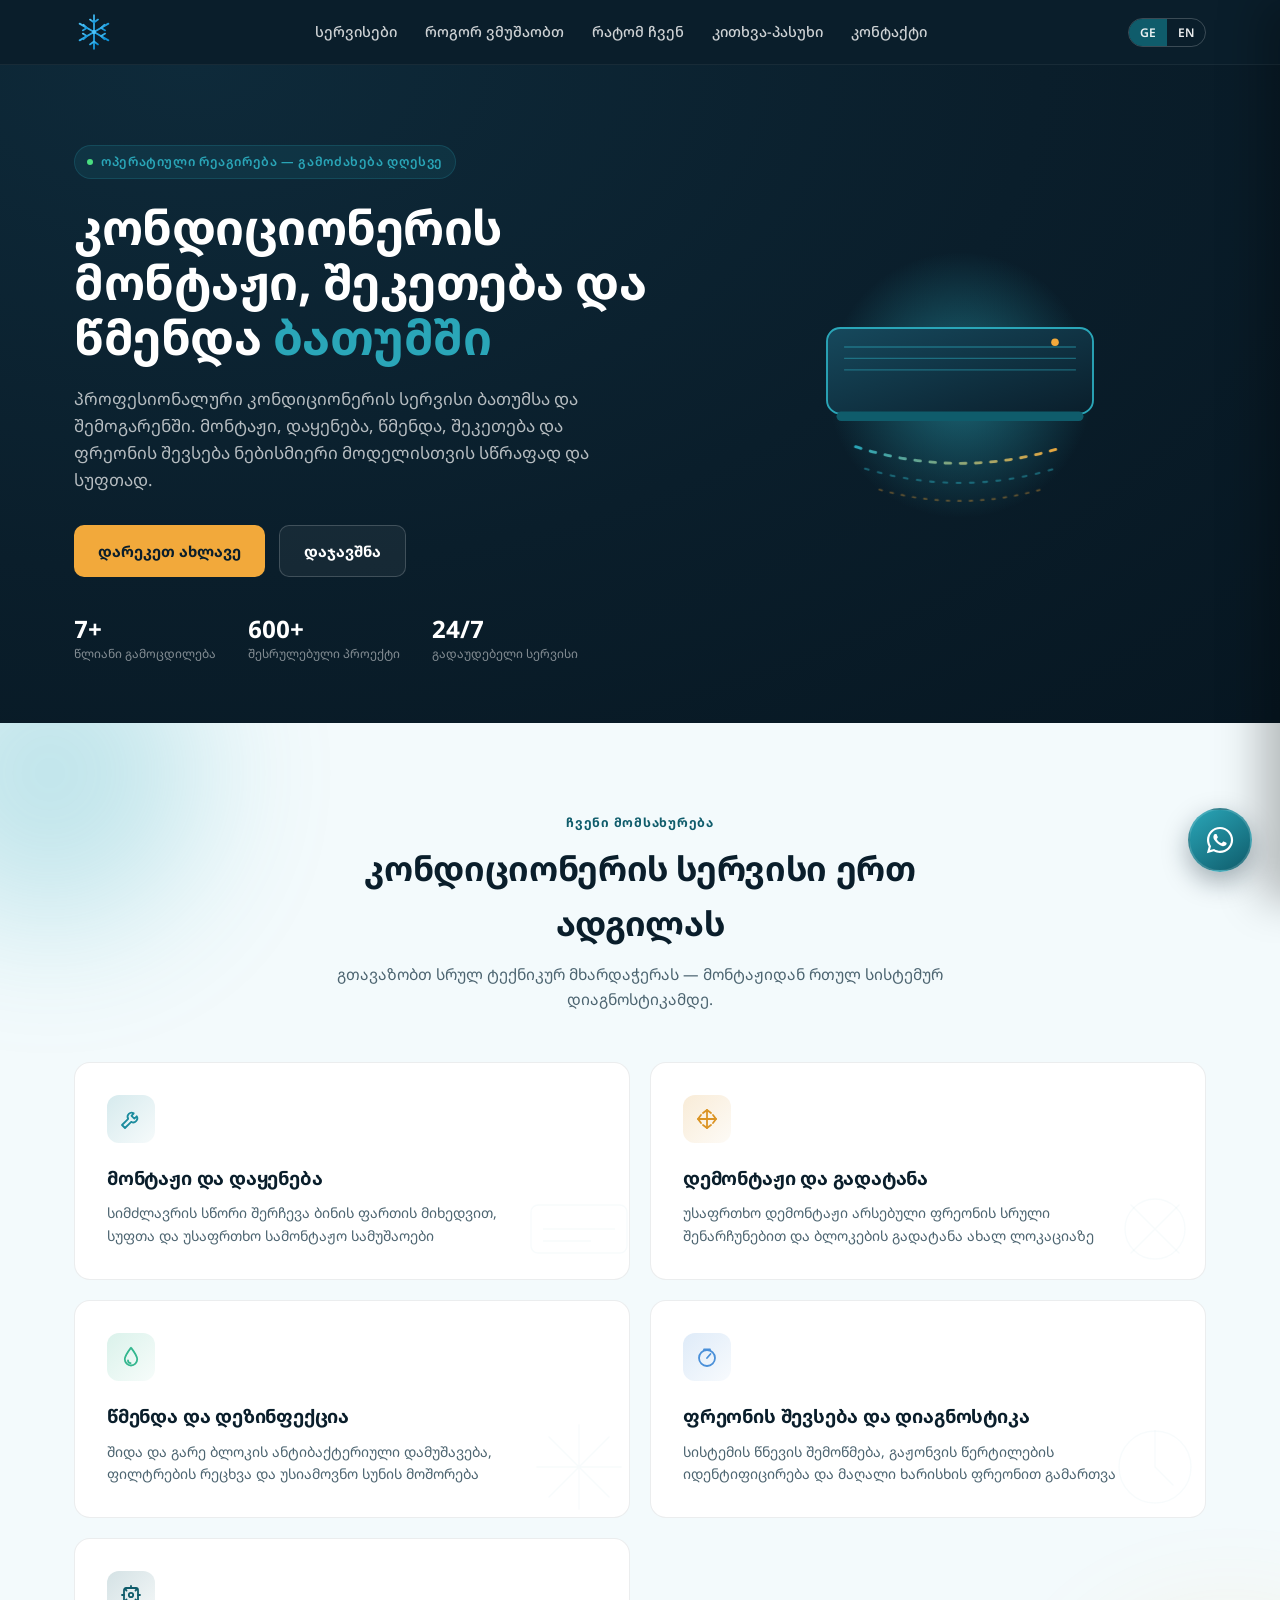
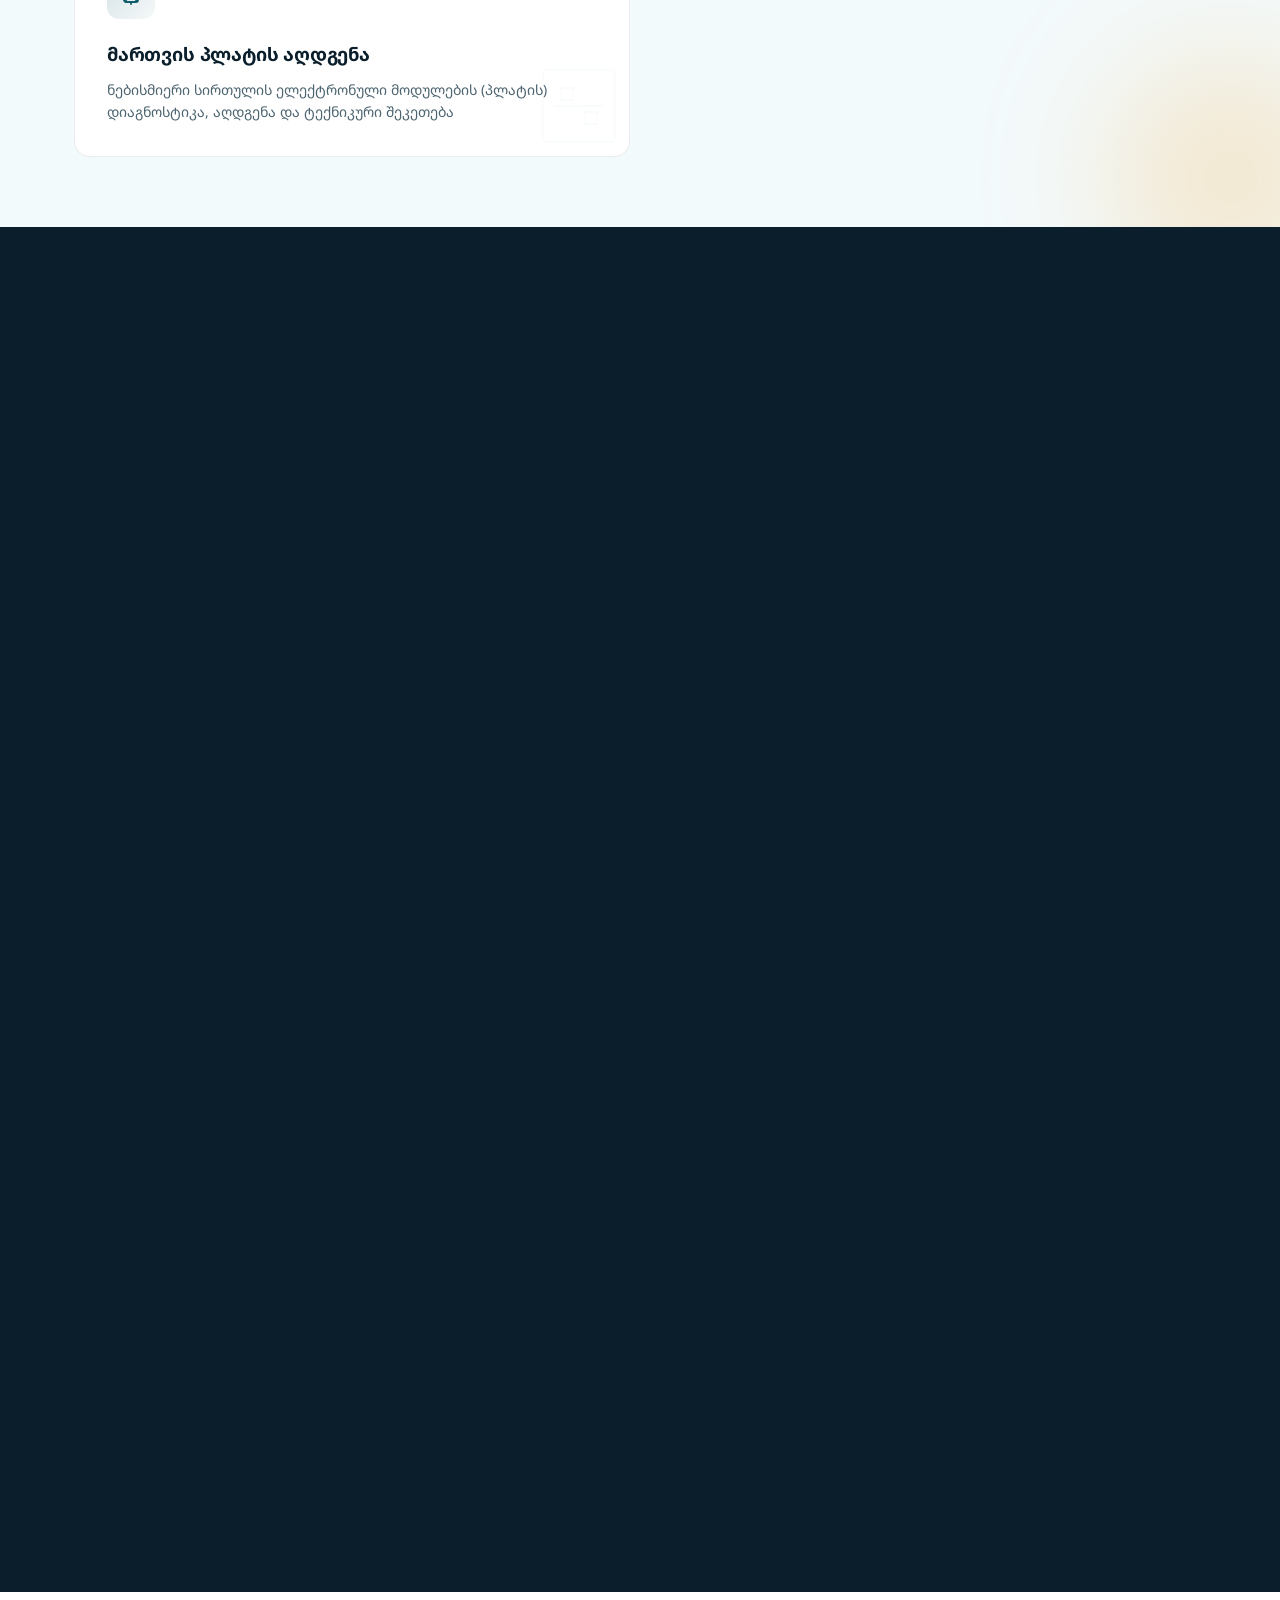
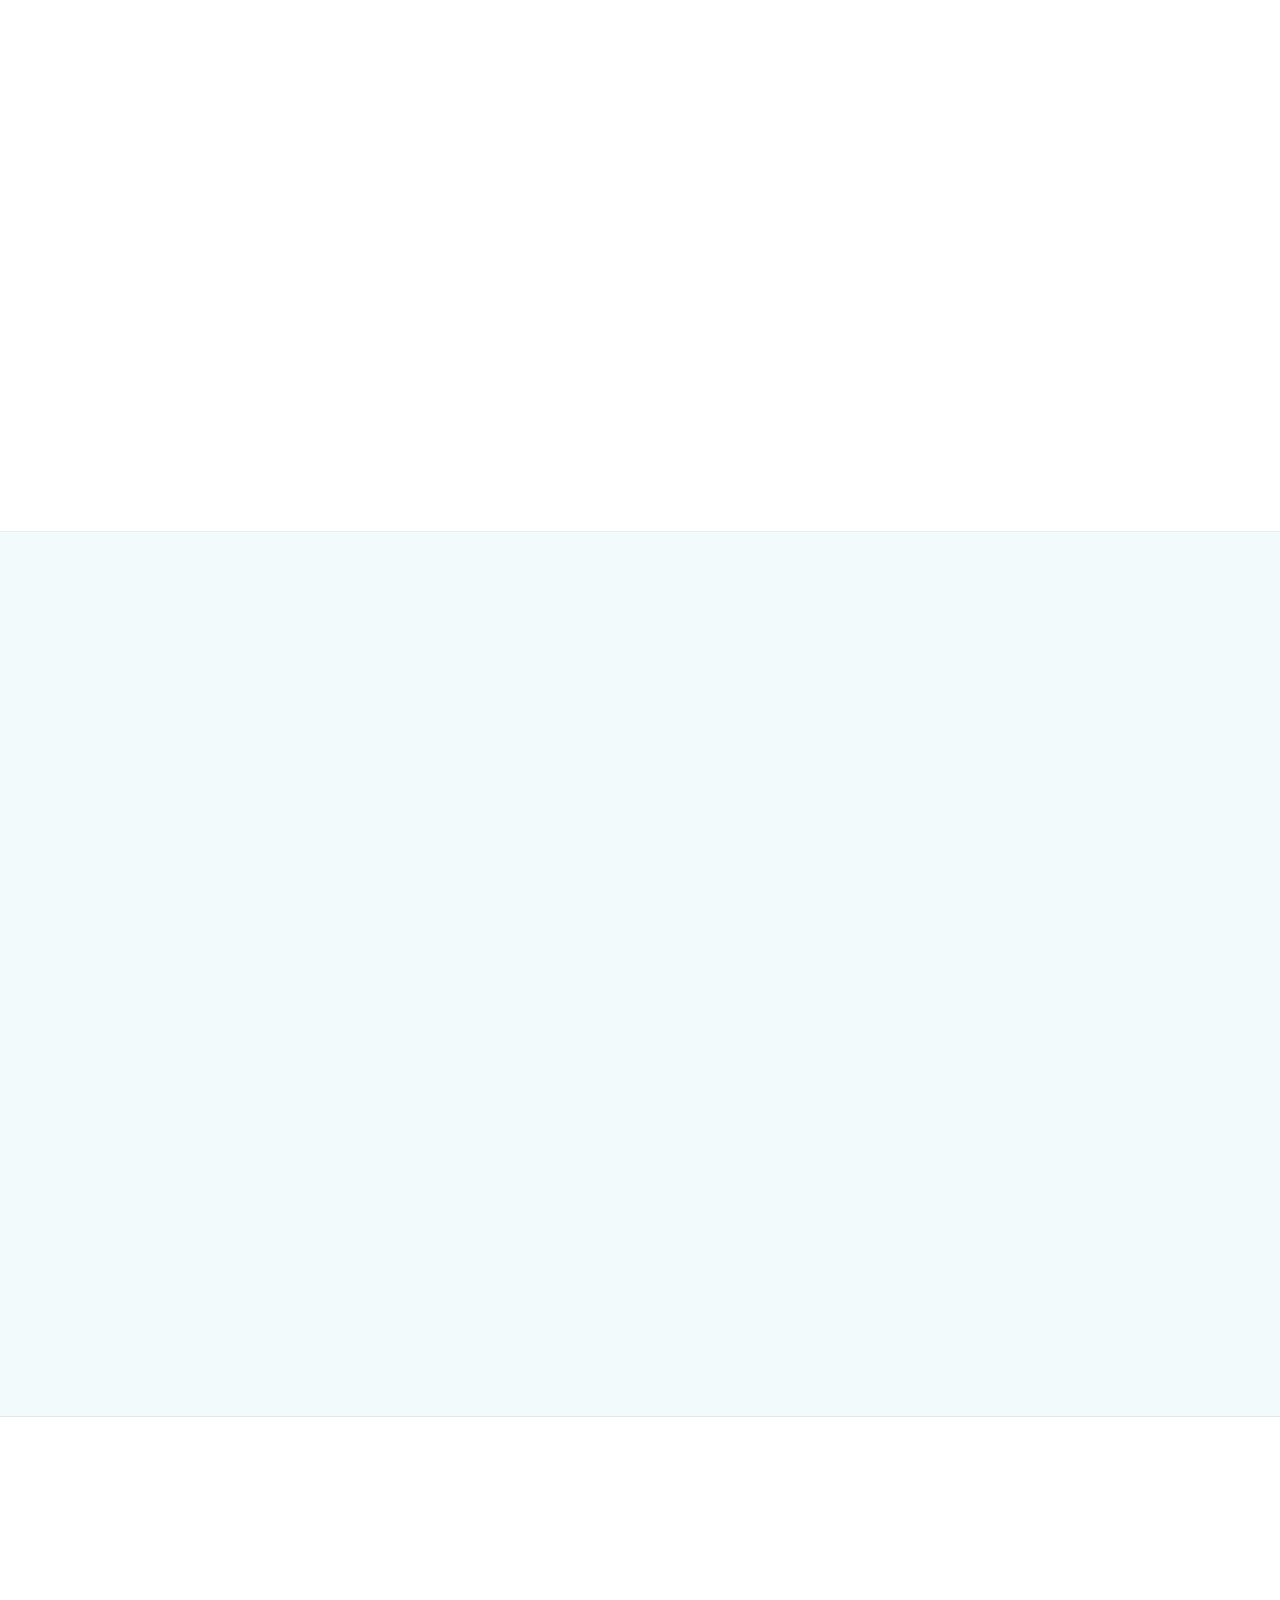
==== commit bf87a9b2: "Update index.html" ====
--- a/index.html
+++ b/index.html
@@ -24,7 +24,7 @@
 
   <meta property="og:type" content="website">
   <meta property="og:url" content="https://kondicioneris-montaji.ge/">
-  <meta property="og:title" content="<meta property="og:title" content="კონდიციონერის მონტაჟი, შეკეთება და წმენდა ბათუმში">">
+  <meta property="og:title" content="<meta property="og:title" content="კონდიციონერის მონტაჟი, შეკეთება და წმენდა ბათუმში">
   <meta property="og:description"
     content="კონდიციონერის პროფესიონალური სერვისი ბათუმსა და ქობულეთში გამოძახებით მონტაჟი, წმენდა, ფრეონის შევსება და შეკეთება გარანტიით.">
   <meta property="og:image" content="https://kondicioneris-montaji.ge/assets/og-image.jpg">
